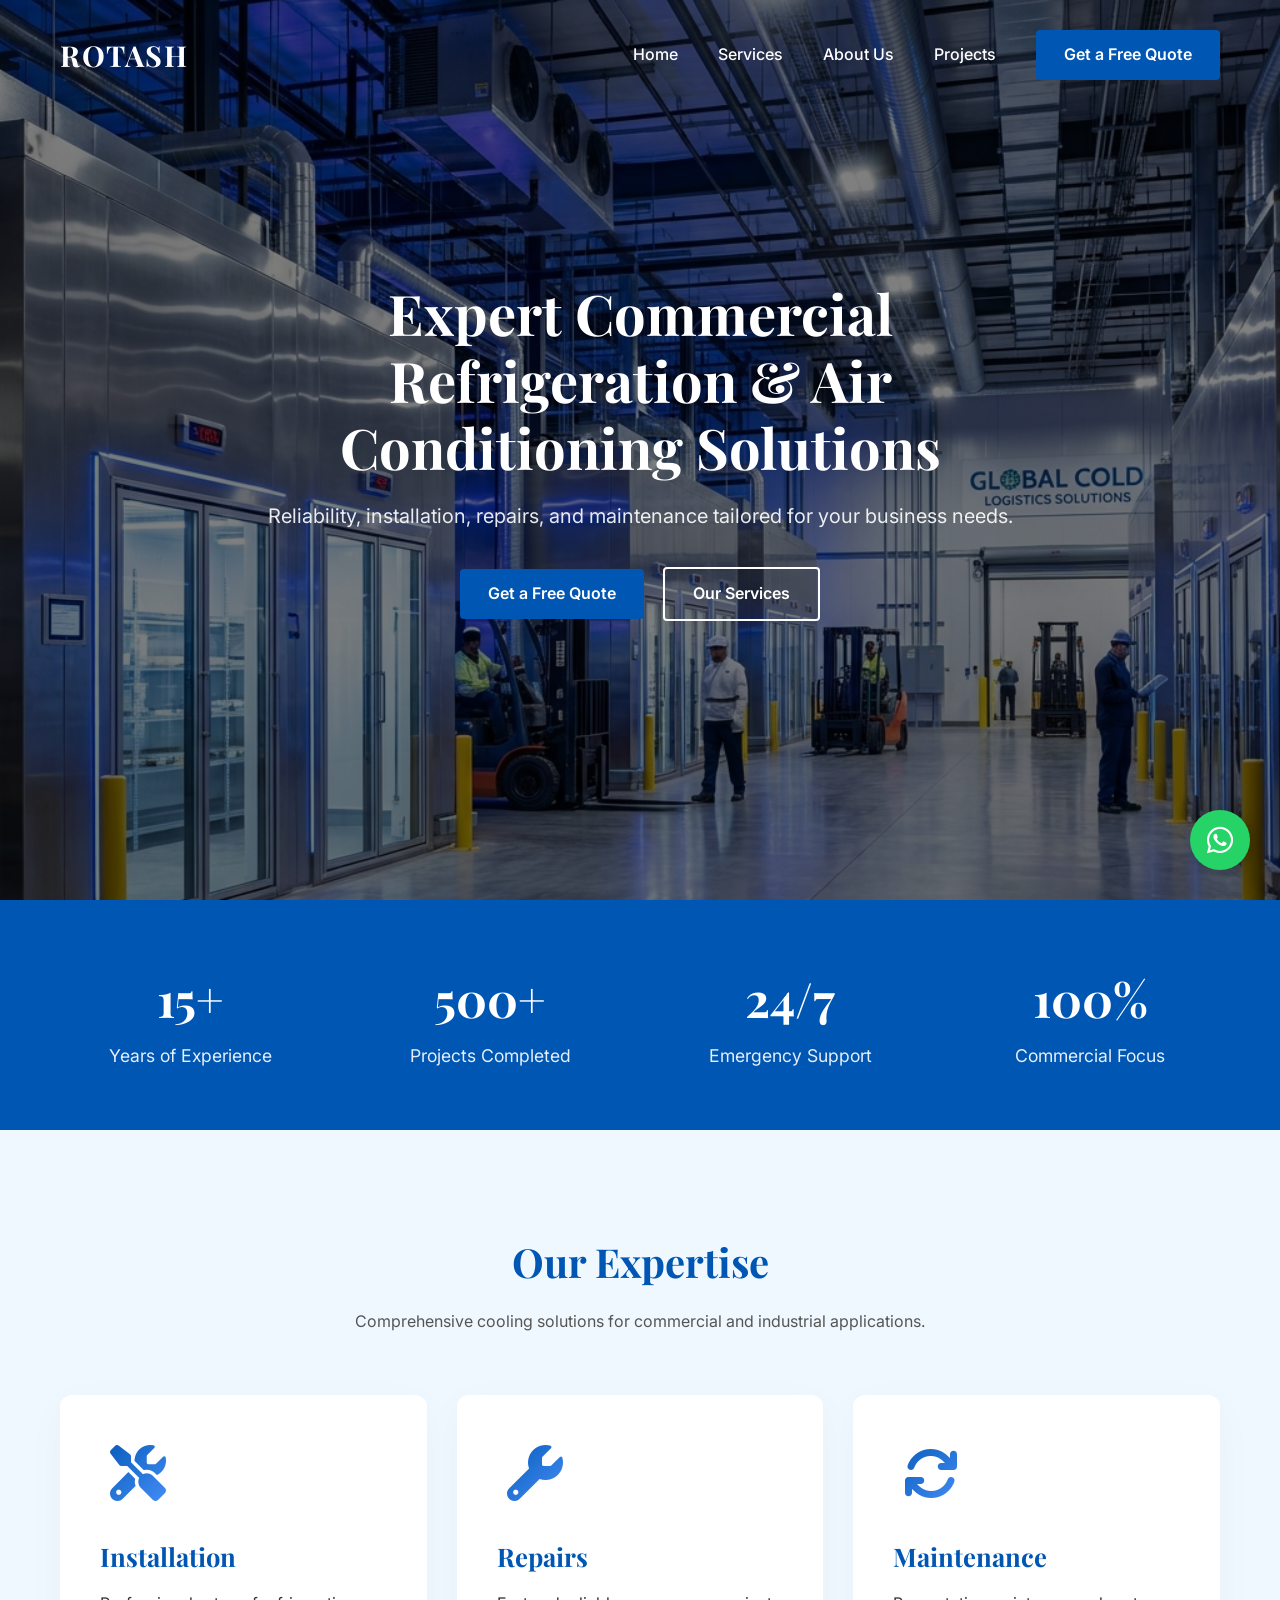
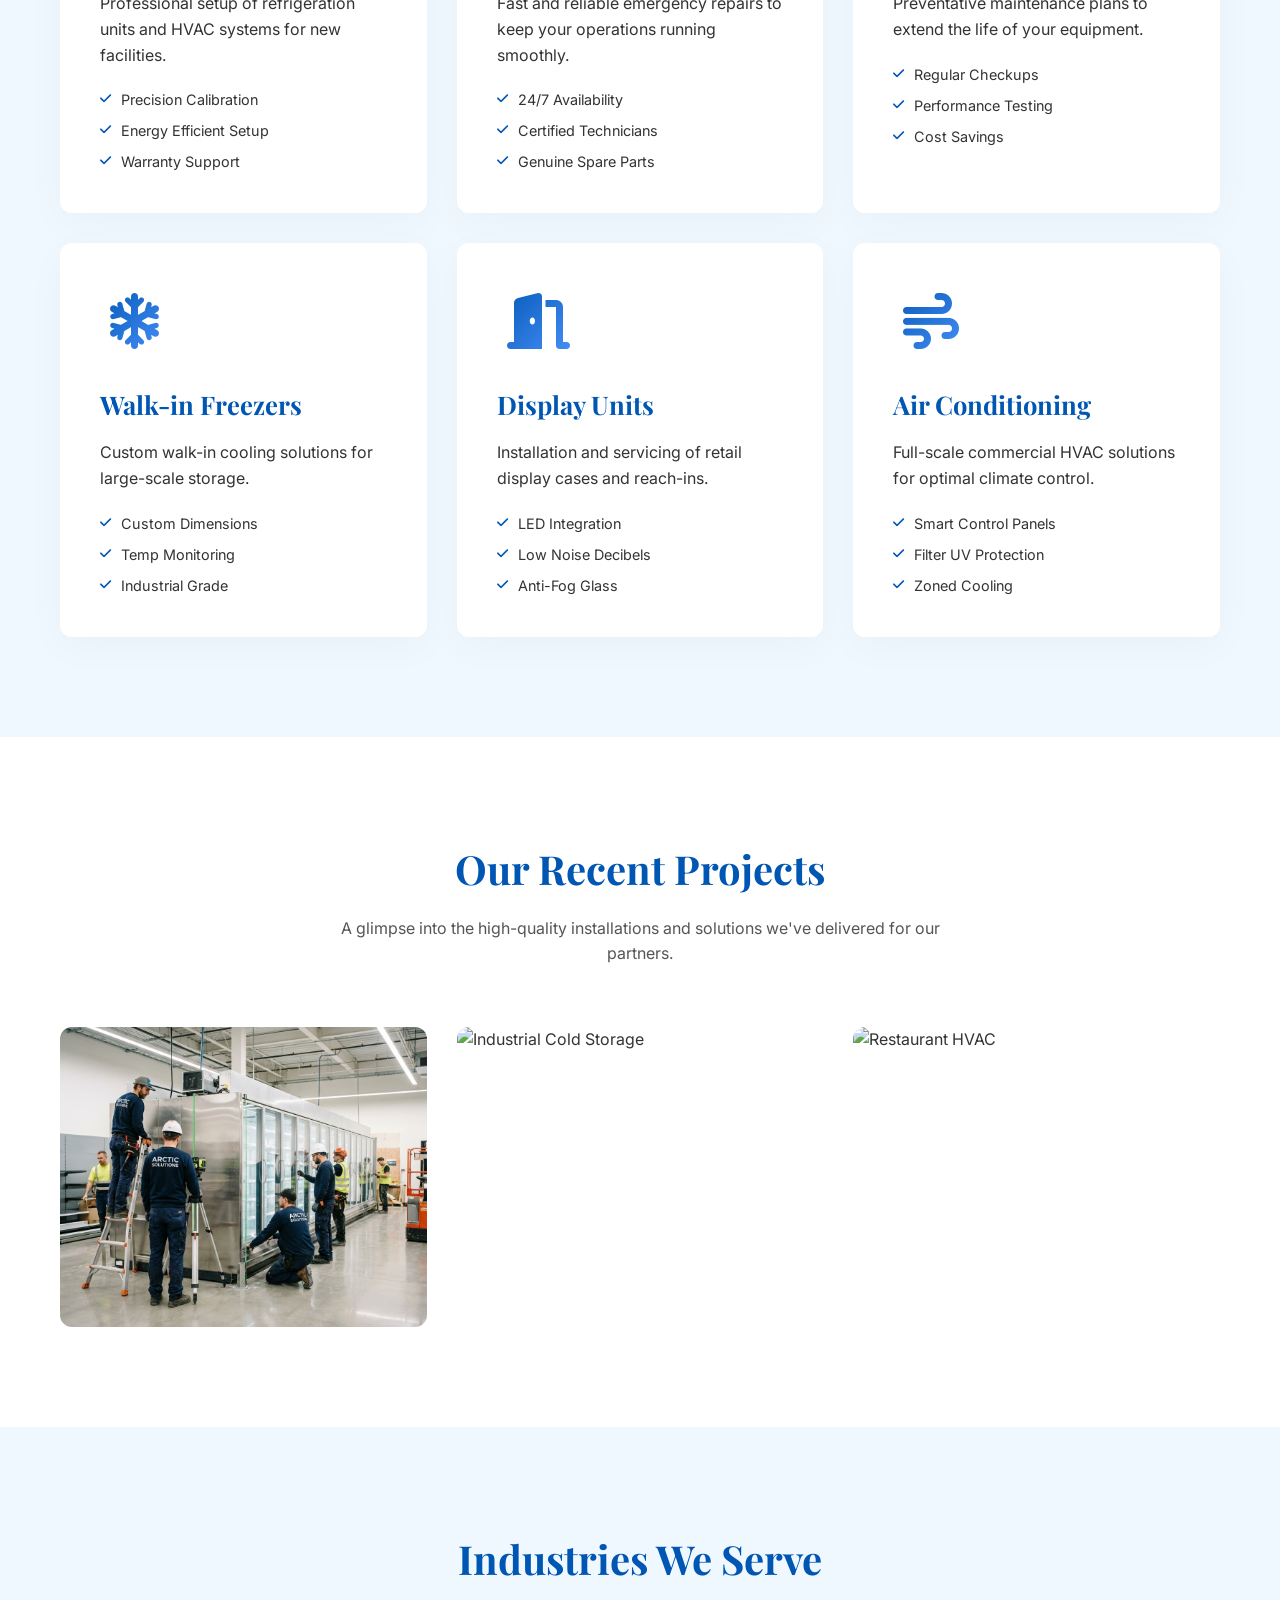
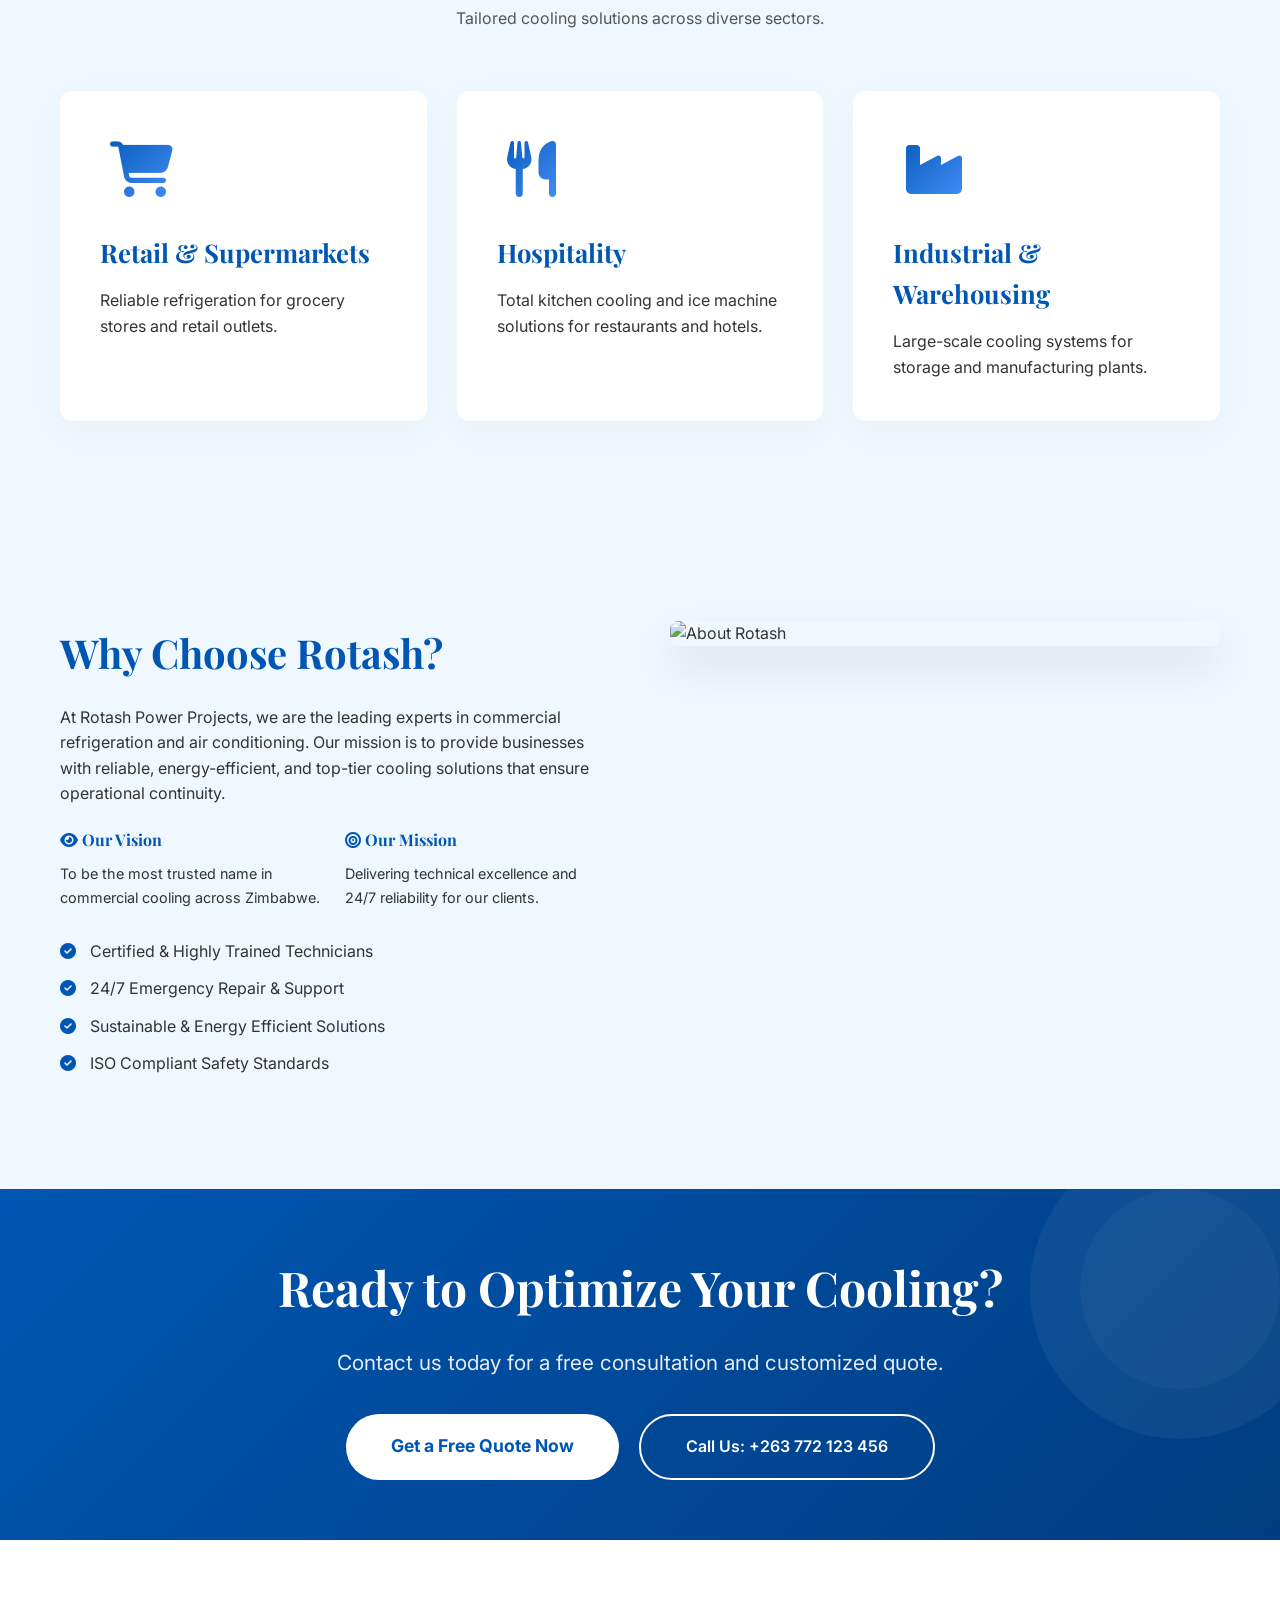
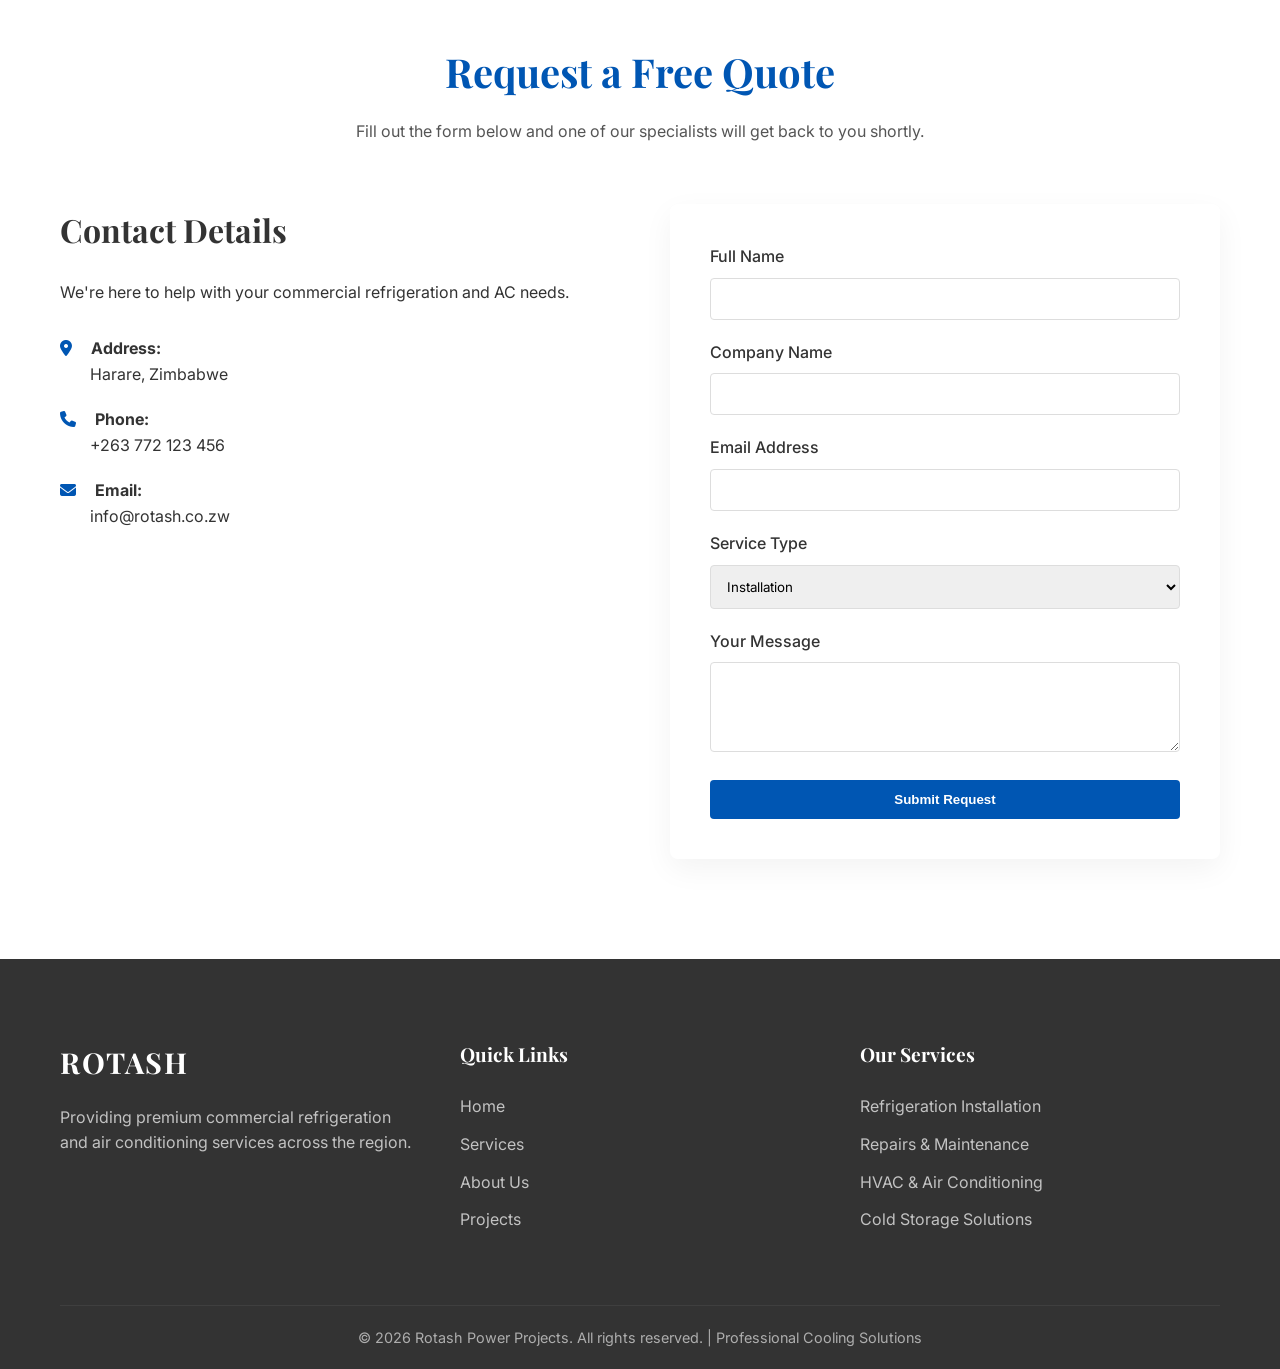
==== index.html @ a8f310d1 "first commit" ====
<!DOCTYPE html>
<html lang="en">

<head>
    <meta charset="UTF-8">
    <meta name="viewport" content="width=device-width, initial-scale=1.0">
    <title>Rotash Power Projects | Expert Commercial Refrigeration & AC</title>
    <meta name="description"
        content="Professional commercial refrigeration and air conditioning solutions. Installation, repairs, and maintenance for retail, industrial, and hospitality industries.">

    <!-- Google Fonts -->
    <link rel="preconnect" href="https://fonts.googleapis.com">
    <link rel="preconnect" href="https://fonts.gstatic.com" crossorigin>
    <link
        href="https://fonts.googleapis.com/css2?family=Inter:wght@400;500;600;700&family=Playfair+Display:wght@700&display=swap"
        rel="stylesheet">

    <!-- Font Awesome for Icons -->
    <link rel="stylesheet" href="https://cdnjs.cloudflare.com/ajax/libs/font-awesome/6.4.0/css/all.min.css">

    <link rel="stylesheet" href="style.css">
</head>

<body>

    <!-- Preloader -->
    <div id="preloader">
        <div class="loader-content">
            <div class="loader"></div>
            <p style="margin-top: 20px; font-weight: 600; color: var(--primary-blue);">ROTASH</p>
        </div>
    </div>

    <!-- Header / Navbar -->
    <header id="header">
        <div class="container">
            <nav class="nav-content">
                <a href="#" class="logo">ROTASH</a>
                <ul class="nav-links">
                    <li><a href="#home" class="nav-link">Home</a></li>
                    <li><a href="#services" class="nav-link">Services</a></li>
                    <li><a href="#about" class="nav-link">About Us</a></li>
                    <li><a href="#projects" class="nav-link">Projects</a></li>
                    <li><a href="#contact" class="btn btn-primary">Get a Free Quote</a></li>
                </ul>
                <div class="mobile-toggle">
                    <i class="fas fa-bars"></i>
                </div>
            </nav>
        </div>
    </header>

    <!-- Hero Section -->
    <section id="home" class="hero">
        <div class="container">
            <div class="hero-content">
                <h1>Expert Commercial Refrigeration & Air Conditioning Solutions</h1>
                <p>Reliability, installation, repairs, and maintenance tailored for your business needs.</p>
                <div class="hero-btns">
                    <a href="#contact" class="btn btn-primary">Get a Free Quote</a>
                    <a href="#services" class="btn btn-outline"
                        style="margin-left: 15px; border-color: white; color: white;">Our Services</a>
                </div>
            </div>
        </div>
    </section>

    <!-- Trust Indicators -->
    <section class="stats">
        <div class="container">
            <div class="stats-grid">
                <div class="stat-item">
                    <h3>15+</h3>
                    <p>Years of Experience</p>
                </div>
                <div class="stat-item">
                    <h3>500+</h3>
                    <p>Projects Completed</p>
                </div>
                <div class="stat-item">
                    <h3>24/7</h3>
                    <p>Emergency Support</p>
                </div>
                <div class="stat-item">
                    <h3>100%</h3>
                    <p>Commercial Focus</p>
                </div>
            </div>
        </div>
    </section>

    <!-- Services Overview -->
    <section id="services" class="bg-ice">
        <div class="container">
            <div class="section-header reveal">
                <h2>Our Expertise</h2>
                <p>Comprehensive cooling solutions for commercial and industrial applications.</p>
            </div>
            <div class="services-grid">
                <div class="service-card reveal">
                    <i class="fas fa-tools service-icon"></i>
                    <h3>Installation</h3>
                    <p>Professional setup of refrigeration units and HVAC systems for new facilities.</p>
                    <div class="service-benefits">
                        <span><i class="fas fa-check"></i> Precision Calibration</span>
                        <span><i class="fas fa-check"></i> Energy Efficient Setup</span>
                        <span><i class="fas fa-check"></i> Warranty Support</span>
                    </div>
                </div>
                <div class="service-card reveal">
                    <i class="fas fa-wrench service-icon"></i>
                    <h3>Repairs</h3>
                    <p>Fast and reliable emergency repairs to keep your operations running smoothly.</p>
                    <div class="service-benefits">
                        <span><i class="fas fa-check"></i> 24/7 Availability</span>
                        <span><i class="fas fa-check"></i> Certified Technicians</span>
                        <span><i class="fas fa-check"></i> Genuine Spare Parts</span>
                    </div>
                </div>
                <div class="service-card reveal">
                    <i class="fas fa-sync service-icon"></i>
                    <h3>Maintenance</h3>
                    <p>Preventative maintenance plans to extend the life of your equipment.</p>
                    <div class="service-benefits">
                        <span><i class="fas fa-check"></i> Regular Checkups</span>
                        <span><i class="fas fa-check"></i> Performance Testing</span>
                        <span><i class="fas fa-check"></i> Cost Savings</span>
                    </div>
                </div>
                <div class="service-card reveal">
                    <i class="fas fa-snowflake service-icon"></i>
                    <h3>Walk-in Freezers</h3>
                    <p>Custom walk-in cooling solutions for large-scale storage.</p>
                    <div class="service-benefits">
                        <span><i class="fas fa-check"></i> Custom Dimensions</span>
                        <span><i class="fas fa-check"></i> Temp Monitoring</span>
                        <span><i class="fas fa-check"></i> Industrial Grade</span>
                    </div>
                </div>
                <div class="service-card reveal">
                    <i class="fas fa-door-open service-icon"></i>
                    <h3>Display Units</h3>
                    <p>Installation and servicing of retail display cases and reach-ins.</p>
                    <div class="service-benefits">
                        <span><i class="fas fa-check"></i> LED Integration</span>
                        <span><i class="fas fa-check"></i> Low Noise Decibels</span>
                        <span><i class="fas fa-check"></i> Anti-Fog Glass</span>
                    </div>
                </div>
                <div class="service-card reveal">
                    <i class="fas fa-wind service-icon"></i>
                    <h3>Air Conditioning</h3>
                    <p>Full-scale commercial HVAC solutions for optimal climate control.</p>
                    <div class="service-benefits">
                        <span><i class="fas fa-check"></i> Smart Control Panels</span>
                        <span><i class="fas fa-check"></i> Filter UV Protection</span>
                        <span><i class="fas fa-check"></i> Zoned Cooling</span>
                    </div>
                </div>
            </div>
        </div>
    </section>

    <!-- Projects Showcase -->
    <section id="projects">
        <div class="container">
            <div class="section-header reveal">
                <h2>Our Recent Projects</h2>
                <p>A glimpse into the high-quality installations and solutions we've delivered for our partners.</p>
            </div>
            <div class="projects-grid">
                <div class="project-card reveal">
                    <img src="project1.png" alt="Supermarket Installation">
                    <div class="project-info">
                        <h3>Mainstream Supermarket</h3>
                        <p>Complete walk-in freezer and reach-in display installation.</p>
                        <span class="project-tag">Installation</span>
                    </div>
                </div>
                <div class="project-card reveal">
                    <img src="https://images.unsplash.com/photo-1513106580647-148e427ed1d8?auto=format&fit=crop&q=80&w=800"
                        alt="Industrial Cold Storage">
                    <div class="project-info">
                        <h3>Eco-Logistics Hub</h3>
                        <p>Industrial scale cold storage with smart temperature monitoring.</p>
                        <span class="project-tag">Industrial</span>
                    </div>
                </div>
                <div class="project-card reveal">
                    <img src="https://images.unsplash.com/photo-1556910103-1c02745aae4d?auto=format&fit=crop&q=80&w=800"
                        alt="Restaurant HVAC">
                    <div class="project-info">
                        <h3>Grand Plaza Hotel</h3>
                        <p>Custom HVAC and kitchen refrigeration maintenance project.</p>
                        <span class="project-tag">Maintenance</span>
                    </div>
                </div>
            </div>
        </div>
    </section>

    <!-- Industries Served (Moving below projects) -->
    <section class="bg-ice">
        <div class="container">
            <div class="section-header reveal">
                <h2>Industries We Serve</h2>
                <p>Tailored cooling solutions across diverse sectors.</p>
            </div>
            <div class="services-grid">
                <div class="service-card reveal">
                    <i class="fas fa-shopping-cart service-icon"></i>
                    <h3>Retail & Supermarkets</h3>
                    <p>Reliable refrigeration for grocery stores and retail outlets.</p>
                </div>
                <div class="service-card reveal">
                    <i class="fas fa-utensils service-icon"></i>
                    <h3>Hospitality</h3>
                    <p>Total kitchen cooling and ice machine solutions for restaurants and hotels.</p>
                </div>
                <div class="service-card reveal">
                    <i class="fas fa-industry service-icon"></i>
                    <h3>Industrial & Warehousing</h3>
                    <p>Large-scale cooling systems for storage and manufacturing plants.</p>
                </div>
            </div>
        </div>
    </section>

    <!-- About Us -->
    <section id="about" class="bg-ice">
        <div class="container">
            <div class="contact-container">
                <div class="contact-info reveal">
                    <h2 class="serif" style="font-size: 2.5rem; color: var(--primary-blue); margin-bottom: 20px;">Why
                        Choose Rotash?</h2>
                    <p style="margin-bottom: 20px;">At Rotash Power Projects, we are the leading experts in commercial
                        refrigeration and air conditioning. Our mission is to provide businesses with reliable,
                        energy-efficient, and top-tier cooling solutions that ensure operational continuity.</p>

                    <div style="display: grid; grid-template-columns: 1fr 1fr; gap: 20px; margin-bottom: 30px;">
                        <div>
                            <h4 style="color: var(--primary-blue); margin-bottom: 10px;"><i class="fas fa-eye"></i> Our
                                Vision</h4>
                            <p style="font-size: 0.9rem;">To be the most trusted name in commercial cooling across
                                Zimbabwe.</p>
                        </div>
                        <div>
                            <h4 style="color: var(--primary-blue); margin-bottom: 10px;"><i class="fas fa-bullseye"></i>
                                Our Mission</h4>
                            <p style="font-size: 0.9rem;">Delivering technical excellence and 24/7 reliability for our
                                clients.</p>
                        </div>
                    </div>

                    <ul class="footer-links" style="color: var(--dark-charcoal); margin-top: 20px;">
                        <li><i class="fas fa-check-circle" style="color: var(--primary-blue); margin-right: 10px;"></i>
                            Certified & Highly Trained Technicians</li>
                        <li><i class="fas fa-check-circle" style="color: var(--primary-blue); margin-right: 10px;"></i>
                            24/7 Emergency Repair & Support</li>
                        <li><i class="fas fa-check-circle" style="color: var(--primary-blue); margin-right: 10px;"></i>
                            Sustainable & Energy Efficient Solutions</li>
                        <li><i class="fas fa-check-circle" style="color: var(--primary-blue); margin-right: 10px;"></i>
                            ISO Compliant Safety Standards</li>
                    </ul>
                </div>
                <div class="reveal">
                    <img src="https://images.unsplash.com/photo-1581094794329-c8112a89af12?auto=format&fit=crop&q=80&w=800"
                        alt="About Rotash" style="border-radius: 8px; box-shadow: 0 20px 40px rgba(0,0,0,0.1);">
                </div>
            </div>
        </div>
    </section>

    <!-- CTA Banner -->
    <section class="stats"
        style="background: linear-gradient(135deg, var(--primary-blue), var(--primary-dark)); position: relative; overflow: hidden;">
        <div class="accent-circles"></div>
        <div class="container reveal" style="text-align: center; position: relative; z-index: 2;">
            <h2 class="serif" style="font-size: 3rem; color: white; margin-bottom: 20px;">Ready to Optimize Your
                Cooling?</h2>
            <p style="font-size: 1.3rem; margin-bottom: 35px; opacity: 0.9;">Contact us today for a free consultation
                and customized quote.</p>
            <div style="display: flex; gap: 20px; justify-content: center; flex-wrap: wrap;">
                <a href="#contact" class="btn"
                    style="background: white; color: var(--primary-blue); padding: 18px 45px; font-size: 1.1rem; border-radius: 50px; font-weight: 700;">Get
                    a Free Quote Now</a>
                <a href="tel:+263772123456" class="btn btn-outline"
                    style="border-color: white; color: white; border-radius: 50px; padding: 18px 45px;">Call Us: +263
                    772 123 456</a>
            </div>
        </div>
    </section>

    <!-- Contact Section -->
    <section id="contact">
        <div class="container">
            <div class="section-header reveal">
                <h2>Request a Free Quote</h2>
                <p>Fill out the form below and one of our specialists will get back to you shortly.</p>
            </div>
            <div class="contact-container">
                <div class="contact-info reveal">
                    <h3>Contact Details</h3>
                    <p style="margin-bottom: 30px;">We're here to help with your commercial refrigeration and AC needs.
                    </p>
                    <div style="margin-bottom: 20px;">
                        <p><strong><i class="fas fa-map-marker-alt"
                                    style="color: var(--primary-blue); margin-right: 15px;"></i> Address:</strong></p>
                        <p style="margin-left: 30px;">Harare, Zimbabwe</p>
                    </div>
                    <div style="margin-bottom: 20px;">
                        <p><strong><i class="fas fa-phone" style="color: var(--primary-blue); margin-right: 15px;"></i>
                                Phone:</strong></p>
                        <p style="margin-left: 30px;">+263 772 123 456</p>
                    </div>
                    <div style="margin-bottom: 20px;">
                        <p><strong><i class="fas fa-envelope"
                                    style="color: var(--primary-blue); margin-right: 15px;"></i> Email:</strong></p>
                        <p style="margin-left: 30px;">info@rotash.co.zw</p>
                    </div>
                </div>
                <div class="contact-form-wrapper reveal">
                    <form id="quote-form">
                        <div class="form-group">
                            <label for="name">Full Name</label>
                            <input type="text" id="name" required>
                        </div>
                        <div class="form-group">
                            <label for="company">Company Name</label>
                            <input type="text" id="company">
                        </div>
                        <div class="form-group">
                            <label for="email">Email Address</label>
                            <input type="email" id="email" required>
                        </div>
                        <div class="form-group">
                            <label for="service">Service Type</label>
                            <select id="service">
                                <option value="installation">Installation</option>
                                <option value="repair">Repair / Emergency</option>
                                <option value="maintenance">Maintenance</option>
                                <option value="other">Other</option>
                            </select>
                        </div>
                        <div class="form-group">
                            <label for="message">Your Message</label>
                            <textarea id="message" rows="4"></textarea>
                        </div>
                        <button type="submit" class="btn btn-primary" style="width: 100%;">Submit Request</button>
                    </form>
                </div>
            </div>
        </div>
    </section>

    <!-- Footer -->
    <footer>
        <div class="container">
            <div class="footer-grid">
                <div class="footer-col">
                    <a href="#" class="logo" style="color: white; margin-bottom: 20px; display: block;">ROTASH</a>
                    <p style="opacity: 0.7;">Providing premium commercial refrigeration and air conditioning services
                        across the region.</p>
                </div>
                <div class="footer-col">
                    <h4>Quick Links</h4>
                    <ul class="footer-links">
                        <li><a href="#home">Home</a></li>
                        <li><a href="#services">Services</a></li>
                        <li><a href="#about">About Us</a></li>
                        <li><a href="#projects">Projects</a></li>
                    </ul>
                </div>
                <div class="footer-col">
                    <h4>Our Services</h4>
                    <ul class="footer-links">
                        <li><a href="#">Refrigeration Installation</a></li>
                        <li><a href="#">Repairs & Maintenance</a></li>
                        <li><a href="#">HVAC & Air Conditioning</a></li>
                        <li><a href="#">Cold Storage Solutions</a></li>
                    </ul>
                </div>
            </div>
            <div class="footer-bottom">
                <p>&copy; 2026 Rotash Power Projects. All rights reserved. | Professional Cooling Solutions</p>
            </div>
        </div>
    </footer>

    <!-- Floating WhatsApp -->
    <a href="https://wa.me/263772123456" class="whatsapp-float" target="_blank">
        <i class="fab fa-whatsapp"></i>
        <span class="whatsapp-tooltip">Chat with us</span>
    </a>

    <script src="script.js"></script>
</body>

</html>
---- style.css ----
:root {
    /* Color Palette */
    --primary-blue: #0056b3;
    --primary-dark: #003d80;
    --primary-light: #4d94ff;
    --ice-blue: #f0f8ff;
    --white: #ffffff;
    --dark-charcoal: #333333;
    --text-gray: #555555;
    --bg-light: #f8f9fa;
    --transition-smooth: all 0.3s cubic-bezier(0.4, 0, 0.2, 1);
}

* {
    margin: 0;
    padding: 0;
    box-sizing: border-box;
}

html {
    scroll-behavior: smooth;
}

body {
    font-family: 'Inter', -apple-system, BlinkMacSystemFont, "Segoe UI", Roboto, sans-serif;
    color: var(--dark-charcoal);
    line-height: 1.6;
    background-color: var(--white);
    overflow-x: hidden;
}

h1,
h2,
h3,
h4,
.serif {
    font-family: 'Playfair Display', serif;
    font-weight: 700;
}

a {
    text-decoration: none;
    color: inherit;
    transition: var(--transition-smooth);
}

ul {
    list-style: none;
}

img {
    max-width: 100%;
    display: block;
}

.container {
    max-width: 1200px;
    margin: 0 auto;
    padding: 0 20px;
}

/* Preloader */
#preloader {
    position: fixed;
    top: 0;
    left: 0;
    width: 100%;
    height: 100%;
    background: var(--white);
    display: flex;
    justify-content: center;
    align-items: center;
    z-index: 9999;
    transition: opacity 0.6s ease, visibility 0.6s ease;
}

.loader {
    width: 80px;
    height: 80px;
    position: relative;
    border: 3px solid var(--ice-blue);
    border-radius: 50%;
    display: flex;
    justify-content: center;
    align-items: center;
}

.loader::after {
    content: '';
    width: 60px;
    height: 60px;
    border: 4px solid transparent;
    border-top-color: var(--primary-blue);
    border-bottom-color: var(--primary-blue);
    border-radius: 50%;
    animation: fan-spin 1.5s cubic-bezier(0.4, 0, 0.2, 1) infinite;
}

.loader::before {
    content: '';
    position: absolute;
    width: 10px;
    height: 10px;
    background: var(--primary-blue);
    border-radius: 50%;
    box-shadow: 0 0 15px var(--primary-light);
}

@keyframes fan-spin {
    0% {
        transform: rotate(0deg);
    }

    100% {
        transform: rotate(360deg);
    }
}

.hidden {
    opacity: 0;
    visibility: hidden;
}

/* Buttons */
.btn {
    display: inline-block;
    padding: 12px 28px;
    border-radius: 4px;
    font-weight: 600;
    cursor: pointer;
    transition: var(--transition-smooth);
    border: none;
}

.btn-primary {
    background-color: var(--primary-blue);
    color: var(--white);
}

.btn-primary:hover {
    background-color: var(--primary-dark);
    transform: translateY(-2px);
    box-shadow: 0 4px 15px rgba(0, 86, 179, 0.3);
}

.btn-outline {
    border: 2px solid var(--primary-blue);
    color: var(--primary-blue);
    background: transparent;
}

.btn-outline:hover {
    background-color: var(--primary-blue);
    color: var(--white);
}

/* Navbar */
header {
    position: fixed;
    top: 0;
    left: 0;
    width: 100%;
    background: transparent;
    padding: 30px 0;
    z-index: 1000;
    transition: var(--transition-smooth);
}

header.scrolled {
    background: rgba(255, 255, 255, 0.9);
    backdrop-filter: blur(10px);
    box-shadow: 0 4px 20px rgba(0, 0, 0, 0.08);
    padding: 15px 0;
}

header.scrolled .logo {
    color: var(--primary-blue);
}

header.scrolled .nav-link {
    color: var(--dark-charcoal);
}

.nav-content {
    display: flex;
    justify-content: space-between;
    align-items: center;
}

.logo {
    font-family: 'Playfair Display', serif;
    font-size: 1.8rem;
    font-weight: 700;
    color: var(--white);
    letter-spacing: 1.5px;
}

.nav-links {
    display: flex;
    gap: 40px;
    align-items: center;
}

.nav-link {
    color: var(--white);
    font-weight: 500;
    font-size: 1rem;
    position: relative;
}

.nav-link::after {
    content: '';
    position: absolute;
    bottom: -5px;
    left: 0;
    width: 0;
    height: 2px;
    background: var(--primary-light);
    transition: var(--transition-smooth);
}

.nav-link:hover::after {
    width: 100%;
}

.nav-link:hover {
    color: var(--primary-light);
}

header.scrolled .nav-link:hover {
    color: var(--primary-blue);
}

header.scrolled .nav-link::after {
    background: var(--primary-blue);
}

/* Hero Section */
.hero {
    height: 100vh;
    background: linear-gradient(rgba(0, 0, 0, 0.5), rgba(0, 0, 0, 0.5)), url('commercial_refrigeration_hero.png');
    background-size: cover;
    background-position: center;
    background-attachment: fixed;
    display: flex;
    align-items: center;
    color: var(--white);
    text-align: center;
}

.hero-content {
    max-width: 800px;
    margin: 0 auto;
    opacity: 0;
    transform: translateY(30px);
    animation: fadeInUp 0.8s forwards 0.8s;
}

.hero h1 {
    font-size: 3.5rem;
    margin-bottom: 20px;
    line-height: 1.2;
}

.hero p {
    font-size: 1.25rem;
    margin-bottom: 35px;
    color: rgba(255, 255, 255, 0.9);
}

@keyframes fadeInUp {
    to {
        opacity: 1;
        transform: translateY(0);
    }
}

/* Sections */
section {
    padding: 100px 0;
}

.section-header {
    text-align: center;
    margin-bottom: 60px;
}

.section-header h2 {
    font-size: 2.5rem;
    color: var(--primary-blue);
    margin-bottom: 15px;
}

.section-header p {
    color: var(--text-gray);
    max-width: 600px;
    margin: 0 auto;
}

/* Services */
.bg-ice {
    background-color: var(--ice-blue);
}

.services-grid {
    display: grid;
    grid-template-columns: repeat(auto-fit, minmax(280px, 1fr));
    gap: 30px;
}

.service-card {
    background: var(--white);
    padding: 40px;
    border-radius: 12px;
    box-shadow: 0 10px 40px rgba(0, 0, 0, 0.03);
    transition: var(--transition-smooth);
    position: relative;
    overflow: hidden;
    z-index: 1;
}

.service-card::before {
    content: '';
    position: absolute;
    top: 0;
    left: 0;
    width: 100%;
    height: 4px;
    background: var(--primary-blue);
    transform: scaleX(0);
    transform-origin: left;
    transition: var(--transition-smooth);
}

.service-card:hover::before {
    transform: scaleX(1);
}

.service-card:hover {
    transform: translateY(-10px);
    box-shadow: 0 20px 50px rgba(0, 0, 0, 0.1);
}

.service-icon {
    font-size: 3.5rem;
    background: linear-gradient(135deg, var(--primary-blue), var(--primary-light));
    -webkit-background-clip: text;
    background-clip: text;
    -webkit-text-fill-color: transparent;
    margin-bottom: 25px;
    padding: 10px;
    display: inline-block;
}

.service-card h3 {
    margin-bottom: 15px;
    font-size: 1.6rem;
    color: var(--primary-blue);
}

.service-benefits {
    margin-top: 20px;
    text-align: left;
    font-size: 0.9rem;
    display: flex;
    flex-direction: column;
    gap: 8px;
}

.service-benefits span {
    display: flex;
    align-items: center;
    gap: 10px;
}

.service-benefits i {
    color: var(--primary-blue);
    font-size: 0.8rem;
}

/* Stats */
.stats {
    background: var(--primary-blue);
    color: var(--white);
    padding: 60px 0;
}

.stats-grid {
    display: grid;
    grid-template-columns: repeat(auto-fit, minmax(200px, 1fr));
    gap: 40px;
    text-align: center;
}

.stat-item h3 {
    font-size: 3rem;
    margin-bottom: 5px;
}

.stat-item p {
    font-size: 1.1rem;
    opacity: 0.9;
}

/* Projects Showcase */
.projects-grid {
    display: grid;
    grid-template-columns: repeat(auto-fit, minmax(350px, 1fr));
    gap: 30px;
}

.project-card {
    position: relative;
    border-radius: 12px;
    overflow: hidden;
    height: 300px;
    cursor: pointer;
}

.project-card img {
    width: 100%;
    height: 100%;
    object-fit: cover;
    transition: var(--transition-smooth);
}

.project-info {
    position: absolute;
    bottom: 0;
    left: 0;
    width: 100%;
    padding: 30px;
    background: linear-gradient(transparent, rgba(0, 0, 0, 0.8));
    color: var(--white);
    transform: translateY(20px);
    transition: var(--transition-smooth);
    opacity: 0;
}

.project-card:hover img {
    transform: scale(1.1);
}

.project-card:hover .project-info {
    transform: translateY(0);
    opacity: 1;
}

.project-tag {
    display: inline-block;
    padding: 5px 12px;
    background: var(--primary-blue);
    border-radius: 20px;
    font-size: 0.8rem;
    margin-top: 10px;
}

/* Accent Circles */
.accent-circles {
    position: absolute;
    top: -50px;
    right: -50px;
    width: 300px;
    height: 300px;
    background: rgba(255, 255, 255, 0.05);
    border-radius: 50%;
    z-index: 1;
}

.accent-circles::before {
    content: '';
    position: absolute;
    top: 50px;
    right: 50px;
    width: 200px;
    height: 200px;
    background: rgba(255, 255, 255, 0.03);
    border-radius: 50%;
}

/* WhatsApp Float */
.whatsapp-float {
    position: fixed;
    bottom: 30px;
    right: 30px;
    width: 60px;
    height: 60px;
    background-color: #25d366;
    color: #FFF;
    border-radius: 50px;
    text-align: center;
    font-size: 30px;
    box-shadow: 2px 2px 10px rgba(0, 0, 0, 0.2);
    z-index: 100;
    display: flex;
    justify-content: center;
    align-items: center;
    transition: var(--transition-smooth);
}

.whatsapp-float:hover {
    transform: scale(1.1);
    background-color: #128c7e;
}

.whatsapp-tooltip {
    position: absolute;
    right: 75px;
    background: #333;
    color: white;
    padding: 8px 15px;
    border-radius: 5px;
    font-size: 14px;
    white-space: nowrap;
    opacity: 0;
    visibility: hidden;
    transition: var(--transition-smooth);
}

.whatsapp-float:hover .whatsapp-tooltip {
    opacity: 1;
    visibility: visible;
}

/* Contact Form */
.contact-container {
    display: grid;
    grid-template-columns: 1fr 1fr;
    gap: 60px;
}

.contact-info h3 {
    font-size: 2rem;
    margin-bottom: 25px;
}

.contact-form-wrapper {
    background: var(--white);
    padding: 40px;
    border-radius: 8px;
    box-shadow: 0 10px 30px rgba(0, 0, 0, 0.05);
}

.form-group {
    margin-bottom: 20px;
}

.form-group label {
    display: block;
    margin-bottom: 8px;
    font-weight: 500;
}

.form-group input,
.form-group select,
.form-group textarea {
    width: 100%;
    padding: 12px;
    border: 1px solid #ddd;
    border-radius: 4px;
    font-family: inherit;
    transition: var(--transition-smooth);
}

.form-group input:focus,
.form-group select:focus,
.form-group textarea:focus {
    outline: none;
    border-color: var(--primary-blue);
    box-shadow: 0 0 0 3px rgba(0, 86, 179, 0.1);
}

/* Footer */
footer {
    background: var(--dark-charcoal);
    color: var(--white);
    padding: 80px 0 20px;
}

.footer-grid {
    display: grid;
    grid-template-columns: repeat(auto-fit, minmax(200px, 1fr));
    gap: 40px;
    margin-bottom: 60px;
}

.footer-col h4 {
    margin-bottom: 25px;
    font-size: 1.2rem;
}

.footer-links li {
    margin-bottom: 12px;
}

.footer-links a {
    opacity: 0.7;
}

.footer-links a:hover {
    opacity: 1;
    color: var(--primary-light);
}

.footer-bottom {
    border-top: 1px solid rgba(255, 255, 255, 0.1);
    padding-top: 20px;
    text-align: center;
    font-size: 0.9rem;
    opacity: 0.6;
}

.mobile-toggle {
    display: none;
    font-size: 1.5rem;
    color: var(--white);
    cursor: pointer;
    z-index: 1001;
    transition: var(--transition-smooth);
}

header.scrolled .mobile-toggle {
    color: var(--primary-blue);
}

/* Responsive */
@media (max-width: 991px) {
    .nav-links {
        position: fixed;
        top: 0;
        right: -100%;
        width: 80%;
        max-width: 400px;
        height: 100vh;
        background: var(--white);
        flex-direction: column;
        justify-content: center;
        padding: 50px;
        transition: 0.5s cubic-bezier(0.4, 0, 0.2, 1);
        box-shadow: -10px 0 30px rgba(0, 0, 0, 0.1);
        z-index: 1000;
    }

    .nav-links.active {
        right: 0;
    }

    .nav-links li {
        width: 100%;
        text-align: center;
        margin-bottom: 25px;
    }

    .nav-link {
        color: var(--dark-charcoal) !important;
        font-size: 1.2rem;
        display: block;
    }

    .nav-links .btn {
        width: 100%;
        text-align: center;
        margin: 0 !important;
    }

    .mobile-toggle {
        display: block;
    }

    .nav-link::after {
        background: var(--primary-blue);
    }
}

@media (max-width: 768px) {
    .hero h1 {
        font-size: 2.5rem;
    }

    .contact-container {
        grid-template-columns: 1fr;
    }
}

/* Animations */
.reveal {
    opacity: 0;
    transform: translateY(30px);
    transition: all 0.8s ease-out;
}

.reveal.active {
    opacity: 1;
    transform: translateY(0);
}
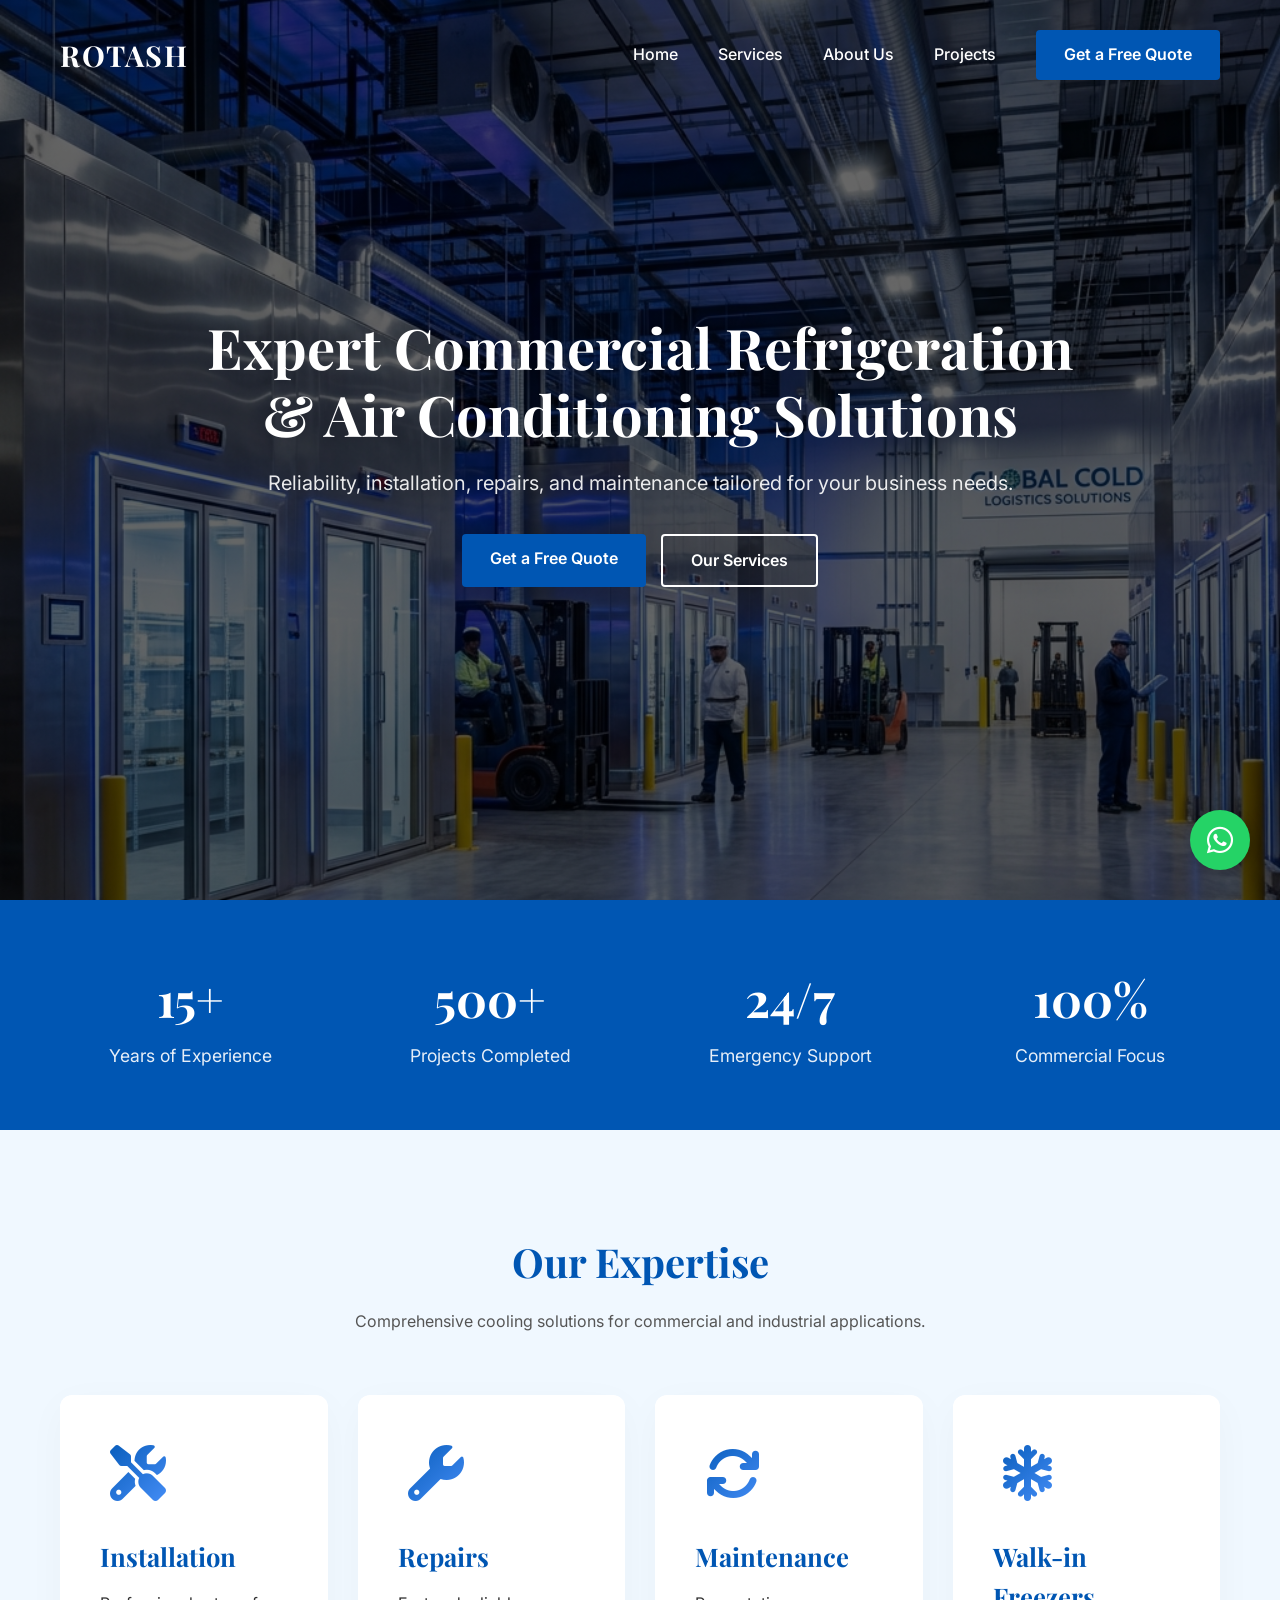
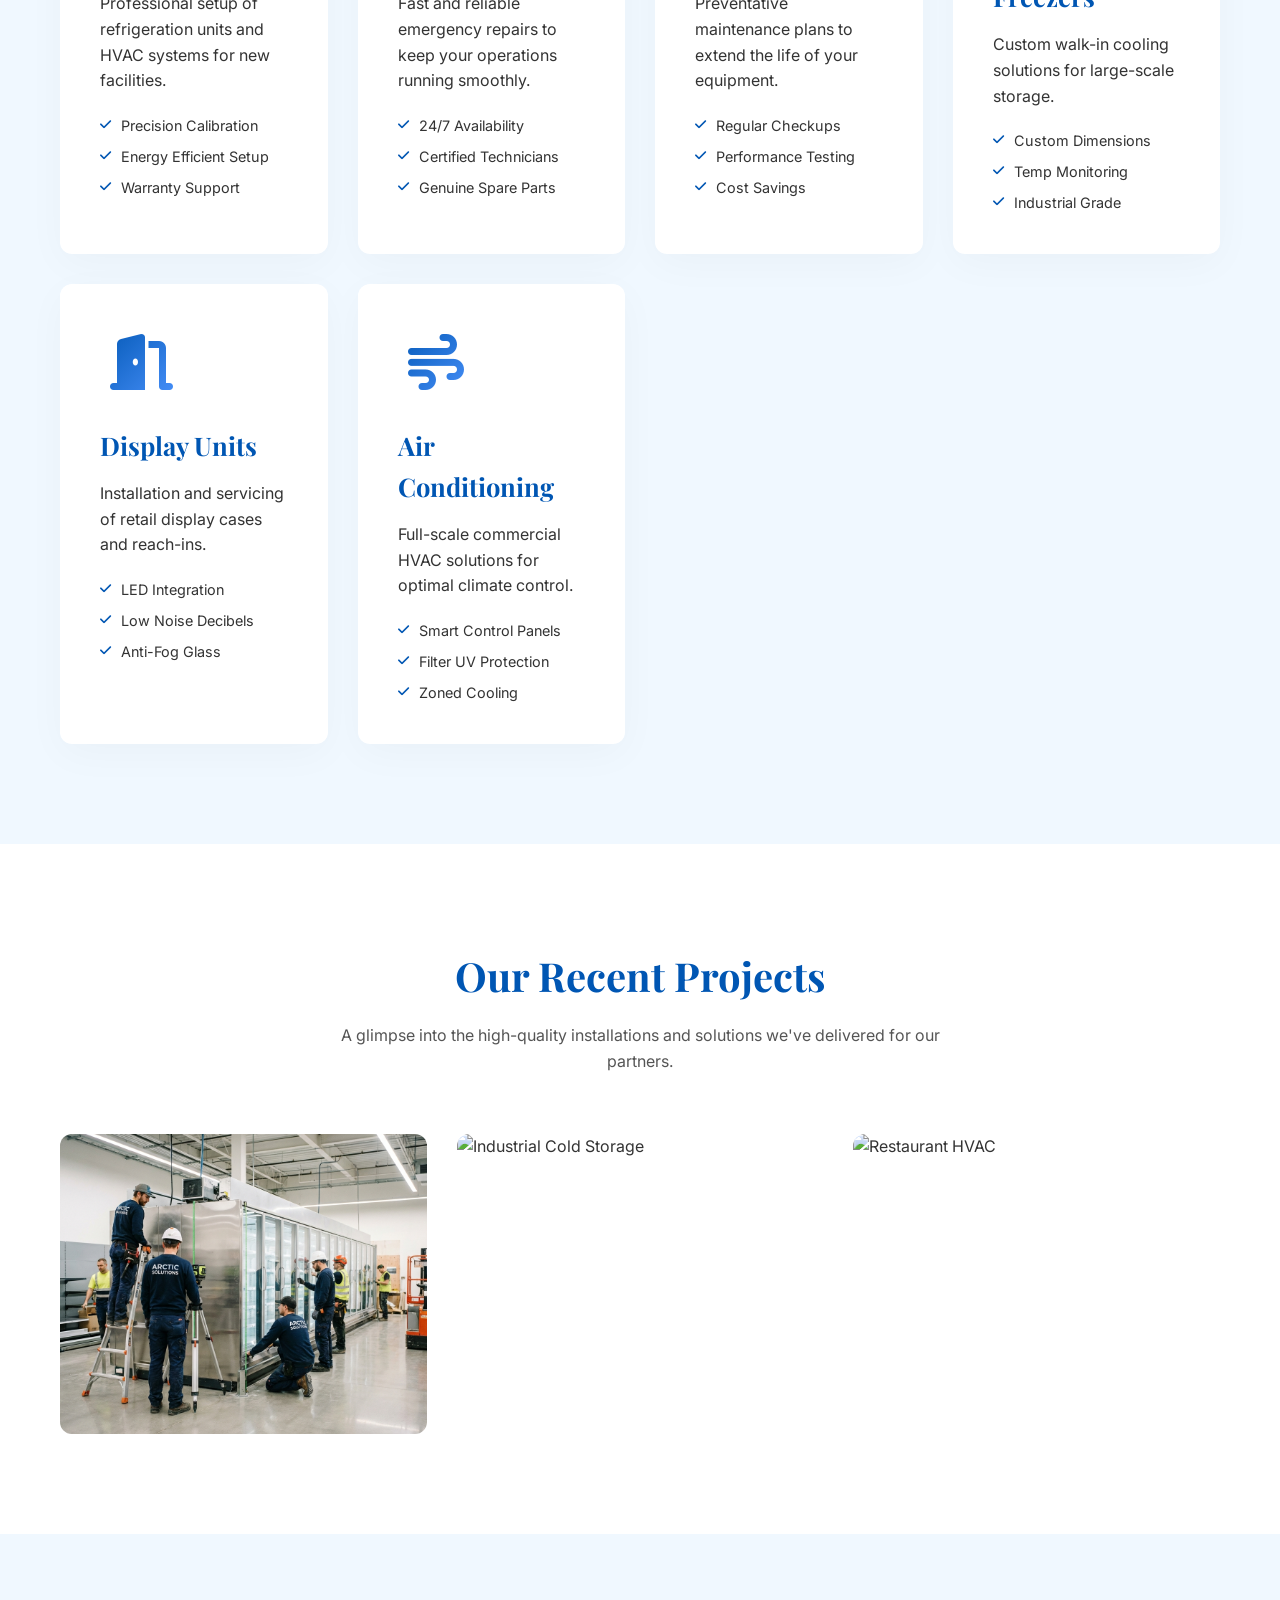
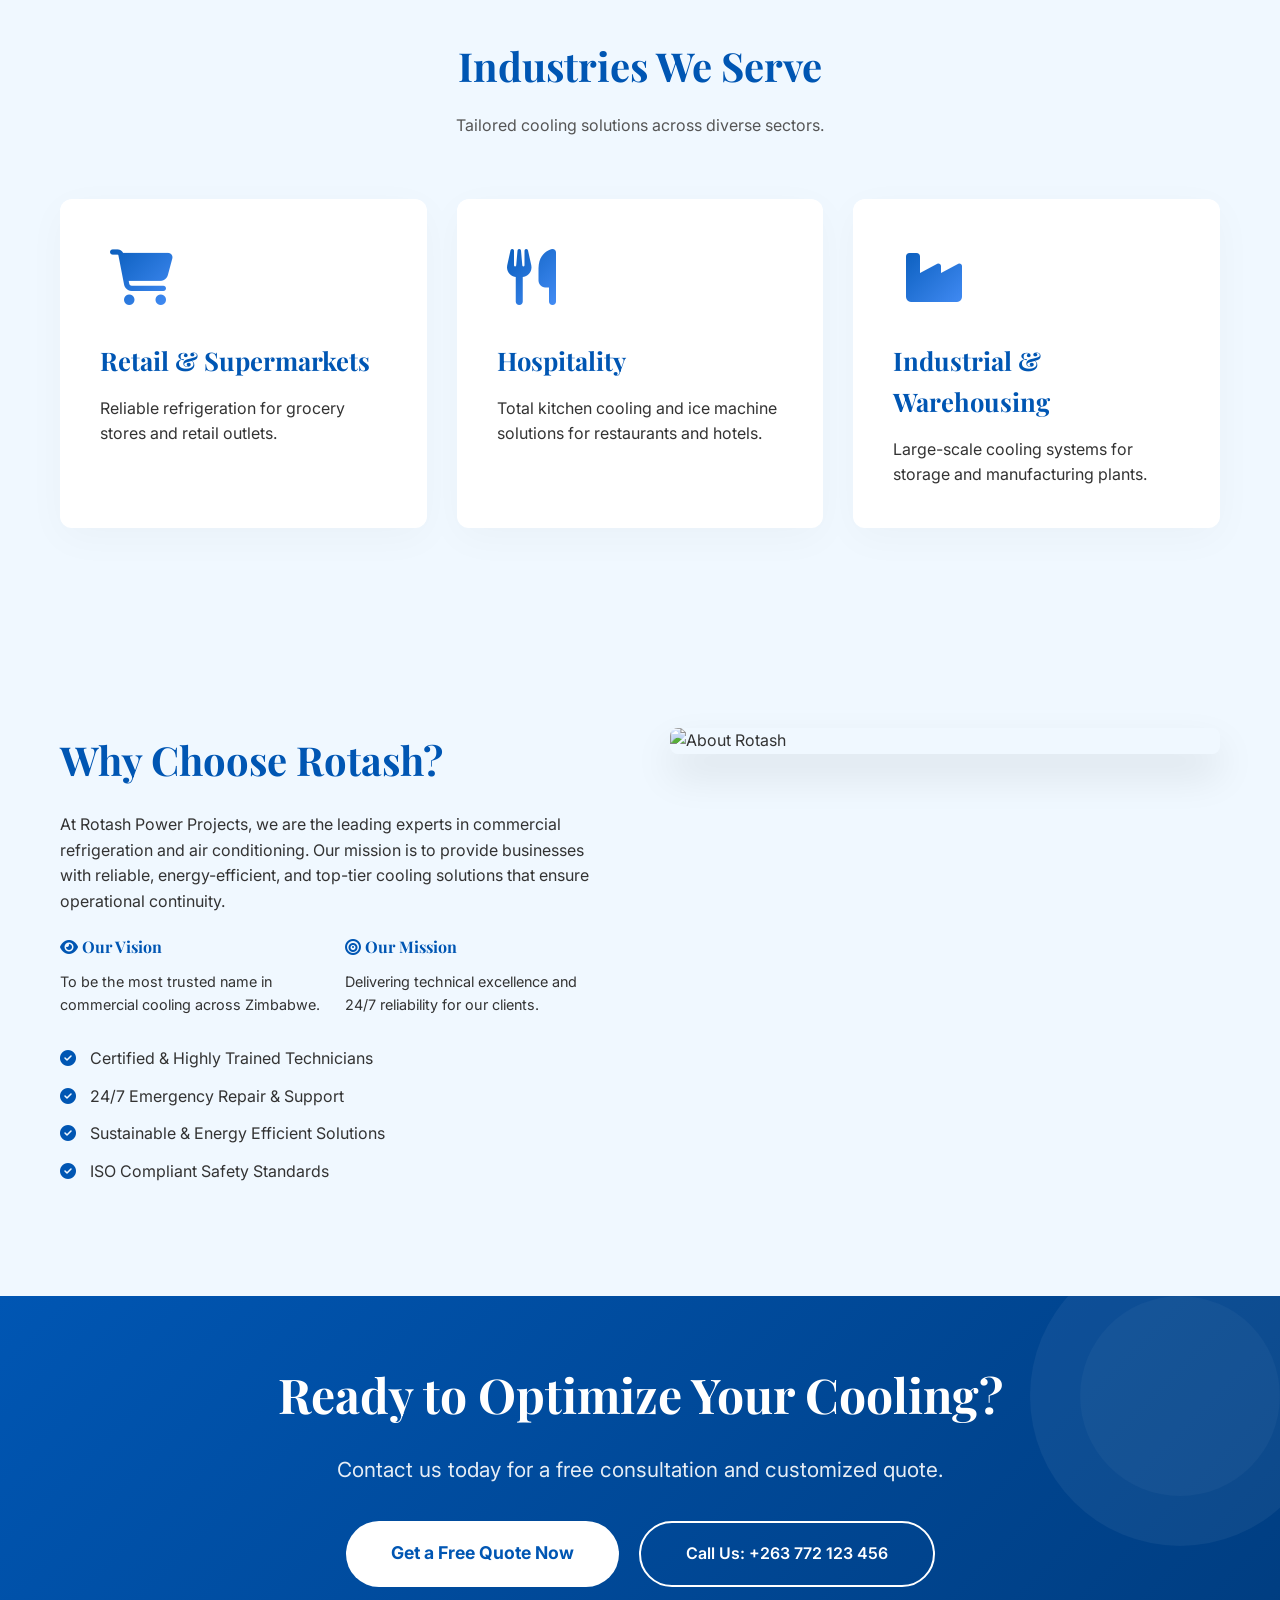
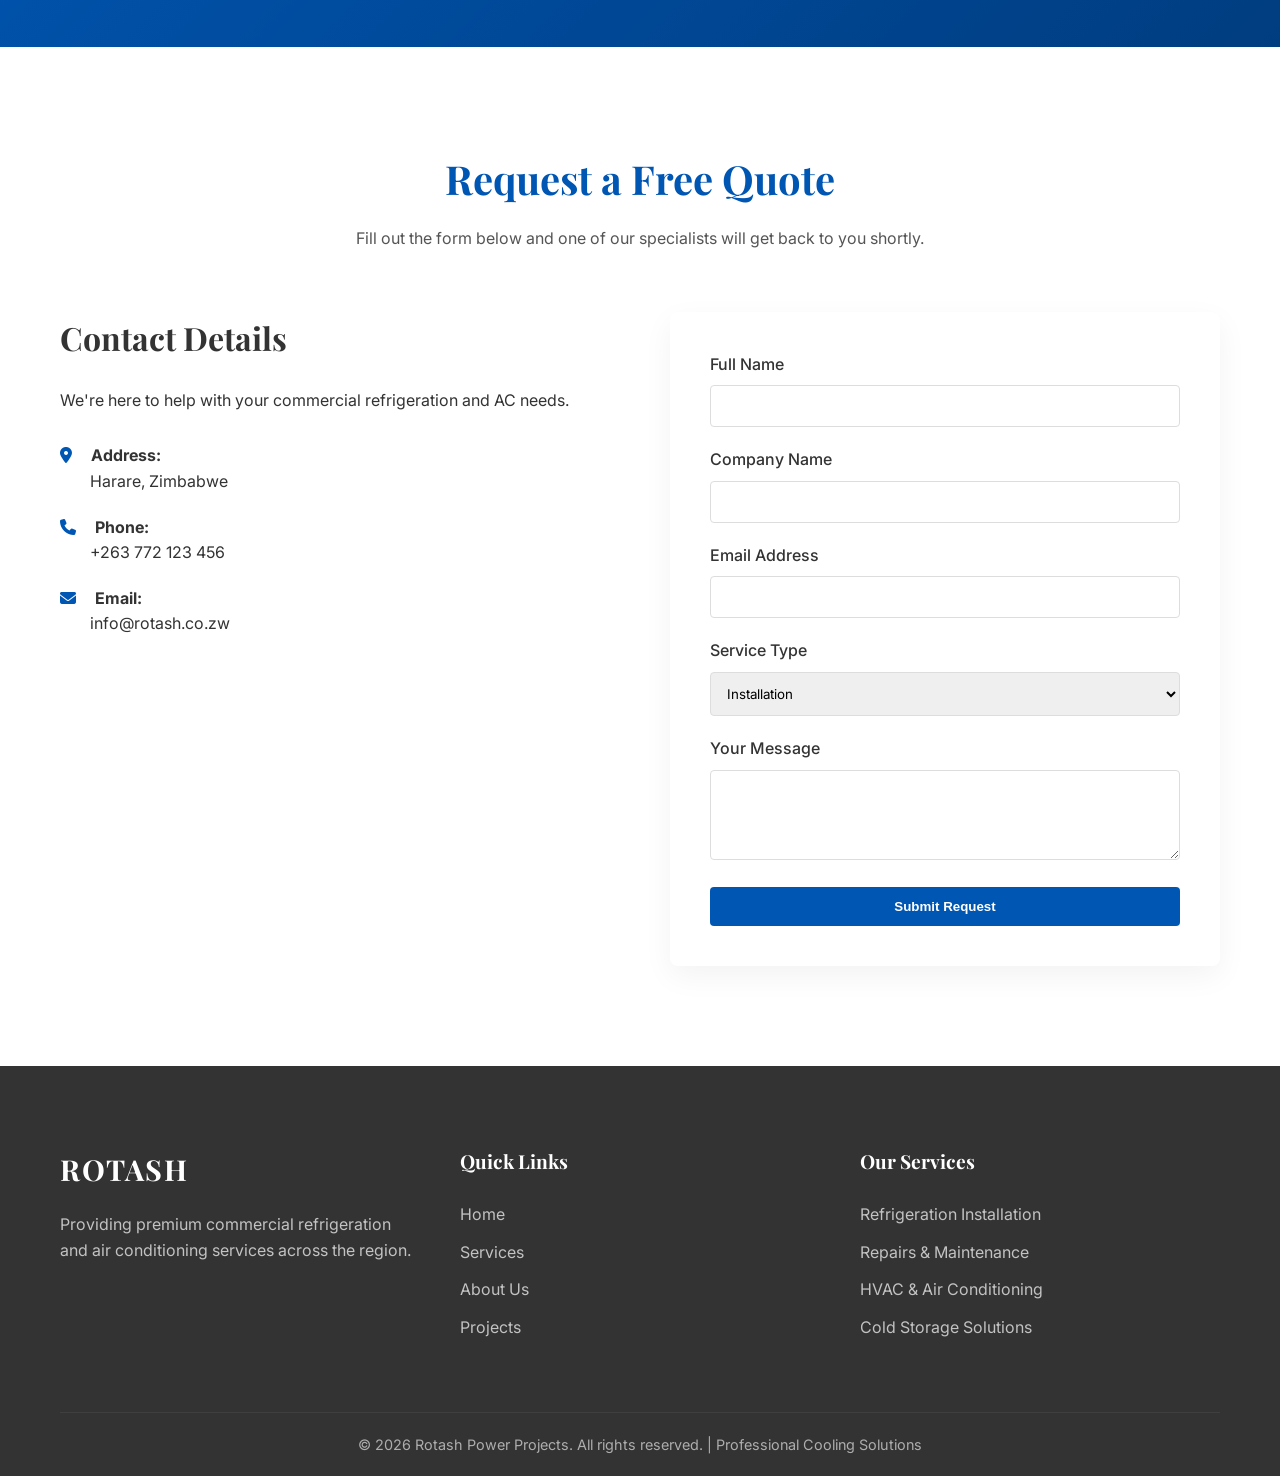
==== commit 3dbaa211: "hero btn responsiveness" ====
--- a/index.html
+++ b/index.html
@@ -58,8 +58,7 @@
                 <p>Reliability, installation, repairs, and maintenance tailored for your business needs.</p>
                 <div class="hero-btns">
                     <a href="#contact" class="btn btn-primary">Get a Free Quote</a>
-                    <a href="#services" class="btn btn-outline"
-                        style="margin-left: 15px; border-color: white; color: white;">Our Services</a>
+                    <a href="#services" class="btn btn-outline">Our Services</a>
                 </div>
             </div>
         </div>
@@ -178,7 +177,7 @@
                     </div>
                 </div>
                 <div class="project-card reveal">
-                    <img src="https://images.unsplash.com/photo-1513106580647-148e427ed1d8?auto=format&fit=crop&q=80&w=800"
+                    <img src="https://i.pinimg.com/1200x/6c/77/b7/6c77b7eda4b59571fc7782b71b22612b.jpg"
                         alt="Industrial Cold Storage">
                     <div class="project-info">
                         <h3>Eco-Logistics Hub</h3>
--- a/style.css
+++ b/style.css
@@ -154,6 +154,16 @@
     color: var(--white);
 }
 
+.hero-btns .btn-outline {
+    border-color: var(--white);
+    color: var(--white);
+}
+
+.hero-btns .btn-outline:hover {
+    background-color: var(--white);
+    color: var(--primary-blue);
+}
+
 /* Navbar */
 header {
     position: fixed;
@@ -237,8 +247,8 @@
 
 /* Hero Section */
 .hero {
-    height: 100vh;
-    background: linear-gradient(rgba(0, 0, 0, 0.5), rgba(0, 0, 0, 0.5)), url('commercial_refrigeration_hero.png');
+    min-height: 100vh;
+    background: linear-gradient(rgba(0, 0, 0, 0.6), rgba(0, 0, 0, 0.6)), url('commercial_refrigeration_hero.png');
     background-size: cover;
     background-position: center;
     background-attachment: fixed;
@@ -246,10 +256,11 @@
     align-items: center;
     color: var(--white);
     text-align: center;
+    padding: 100px 0;
 }
 
 .hero-content {
-    max-width: 800px;
+    max-width: 900px;
     margin: 0 auto;
     opacity: 0;
     transform: translateY(30px);
@@ -257,15 +268,26 @@
 }
 
 .hero h1 {
-    font-size: 3.5rem;
+    font-size: clamp(2rem, 8vw, 3.5rem);
     margin-bottom: 20px;
     line-height: 1.2;
 }
 
 .hero p {
-    font-size: 1.25rem;
+    font-size: clamp(1rem, 4vw, 1.25rem);
     margin-bottom: 35px;
     color: rgba(255, 255, 255, 0.9);
+}
+
+.hero-btns {
+    display: flex;
+    gap: 15px;
+    justify-content: center;
+    flex-wrap: wrap;
+}
+
+.hero-btns .btn {
+    text-align: center;
 }
 
 @keyframes fadeInUp {
@@ -277,16 +299,16 @@
 
 /* Sections */
 section {
-    padding: 100px 0;
+    padding: clamp(60px, 10vw, 100px) 0;
 }
 
 .section-header {
     text-align: center;
-    margin-bottom: 60px;
+    margin-bottom: clamp(40px, 8vw, 60px);
 }
 
 .section-header h2 {
-    font-size: 2.5rem;
+    font-size: clamp(1.8rem, 5vw, 2.5rem);
     color: var(--primary-blue);
     margin-bottom: 15px;
 }
@@ -304,7 +326,7 @@
 
 .services-grid {
     display: grid;
-    grid-template-columns: repeat(auto-fit, minmax(280px, 1fr));
+    grid-template-columns: repeat(auto-fit, minmax(260px, 1fr));
     gap: 30px;
 }
 
@@ -405,7 +427,7 @@
 /* Projects Showcase */
 .projects-grid {
     display: grid;
-    grid-template-columns: repeat(auto-fit, minmax(350px, 1fr));
+    grid-template-columns: repeat(auto-fit, minmax(300px, 1fr));
     gap: 30px;
 }
 
@@ -615,8 +637,14 @@
     font-size: 1.5rem;
     color: var(--white);
     cursor: pointer;
-    z-index: 1001;
-    transition: var(--transition-smooth);
+    z-index: 1100;
+    /* Ensure it stays above everything */
+    transition: var(--transition-smooth);
+}
+
+/* Ensure the X is visible when menu is active */
+body.menu-open .mobile-toggle {
+    color: var(--dark-charcoal) !important;
 }
 
 header.scrolled .mobile-toggle {
@@ -673,11 +701,24 @@
 }
 
 @media (max-width: 768px) {
-    .hero h1 {
-        font-size: 2.5rem;
+    .hero-btns {
+        flex-direction: column;
+        align-items: center;
+        width: 100%;
+        max-width: 300px;
+        margin: 0 auto;
+    }
+
+    .hero-btns .btn {
+        width: 100%;
+        margin-left: 0 !important;
     }
 
     .contact-container {
+        grid-template-columns: 1fr;
+    }
+
+    .projects-grid {
         grid-template-columns: 1fr;
     }
 }
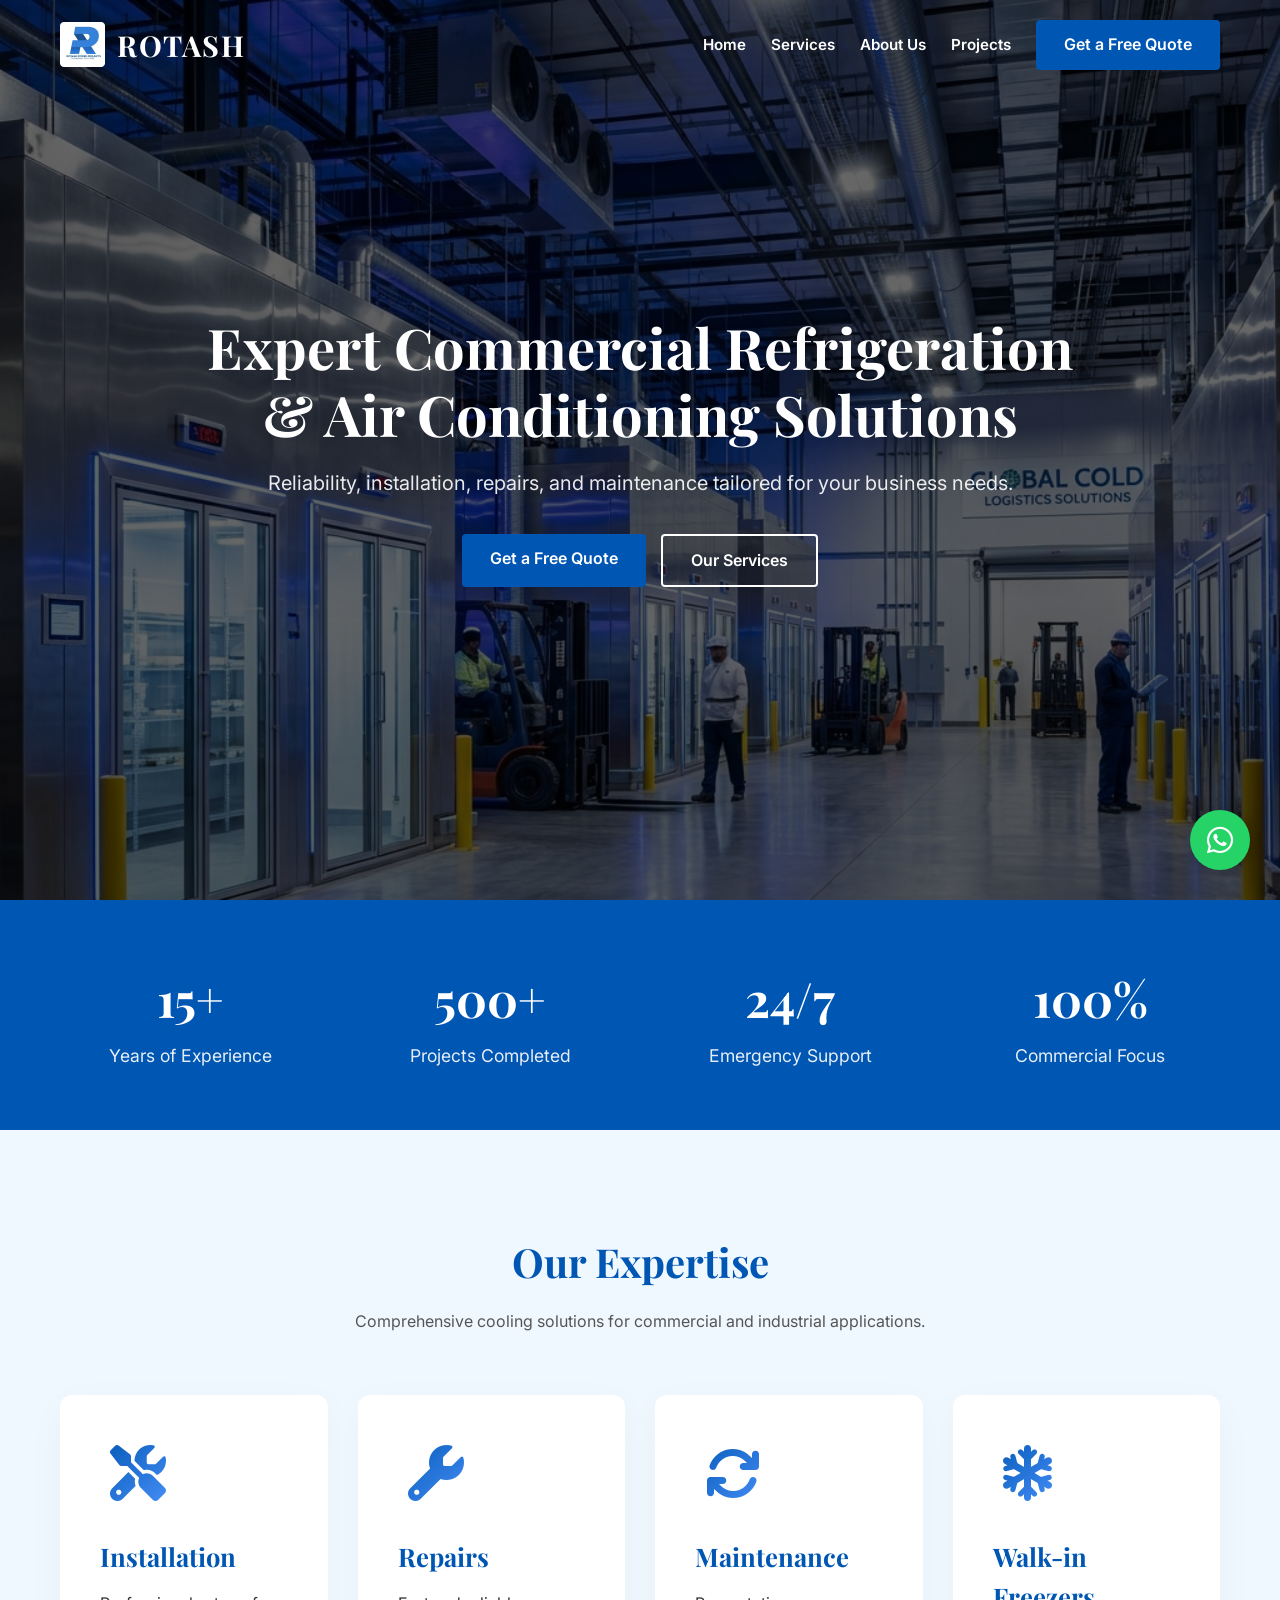
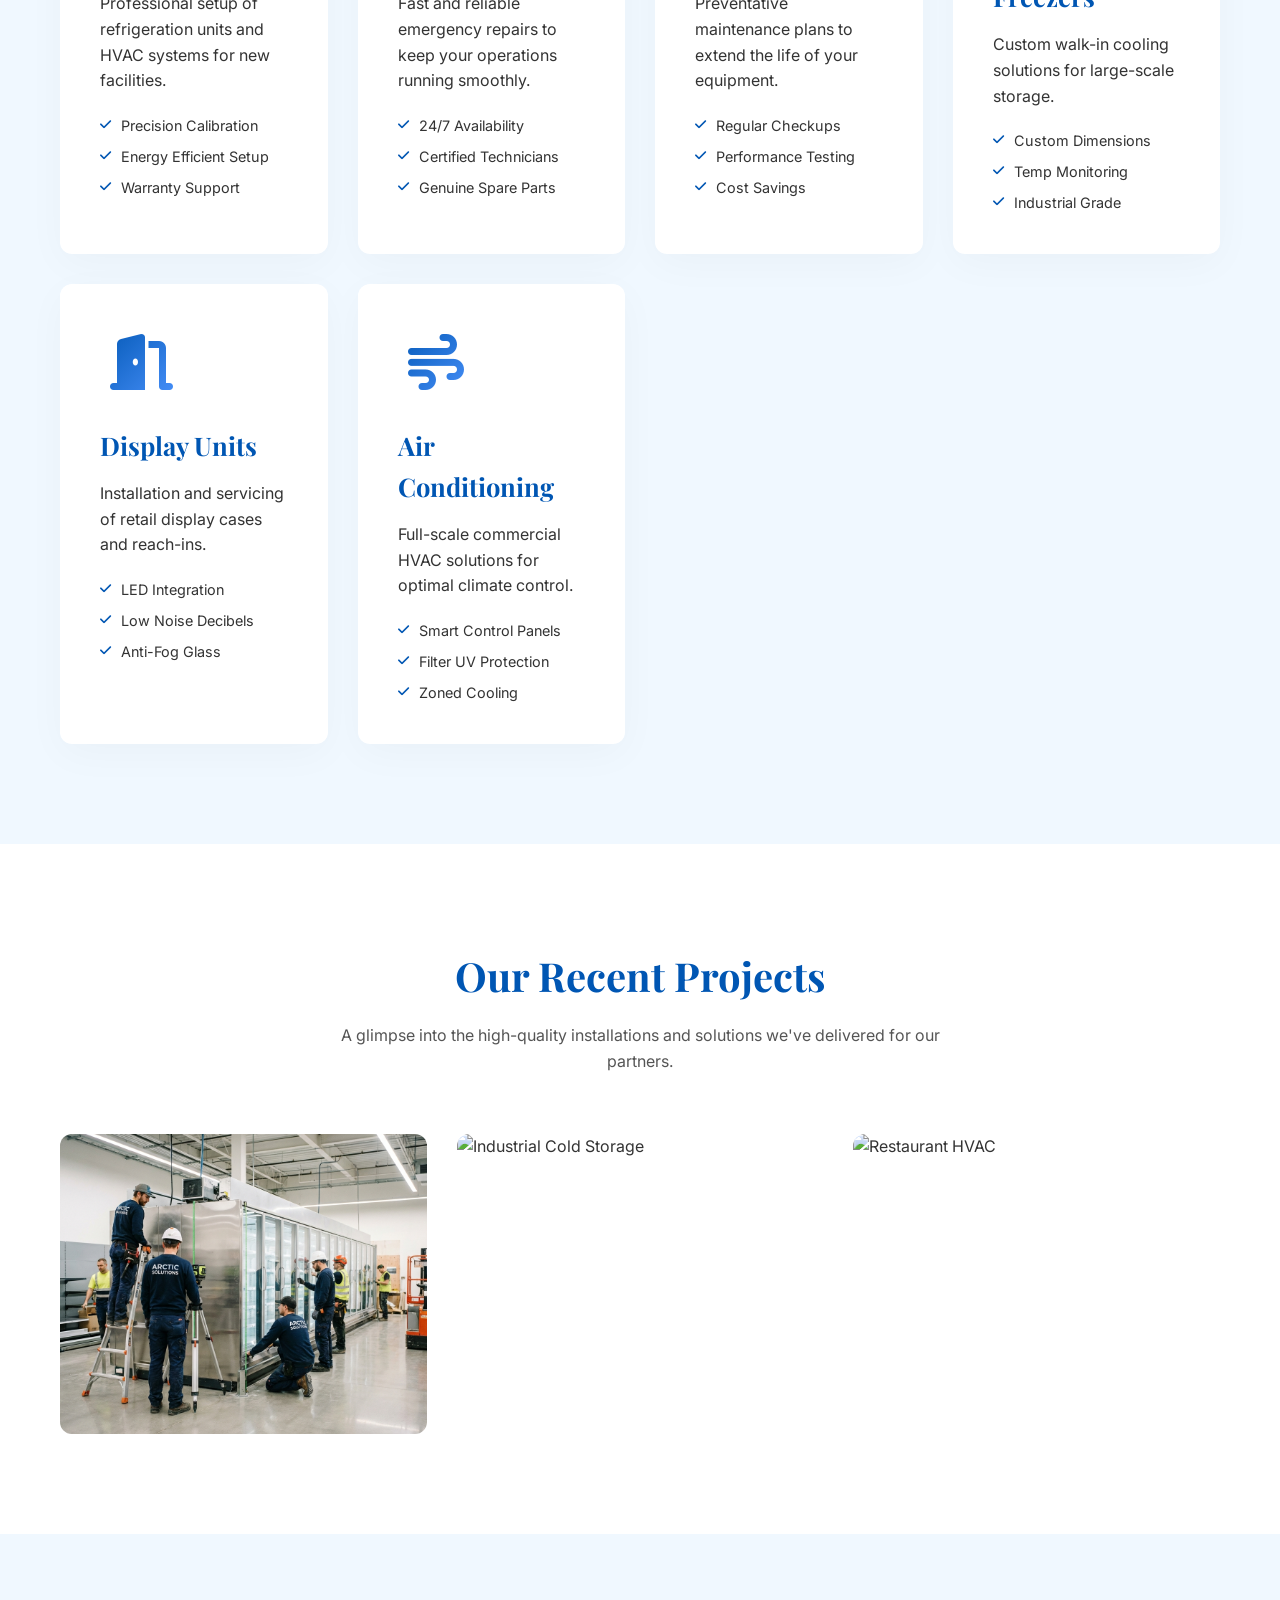
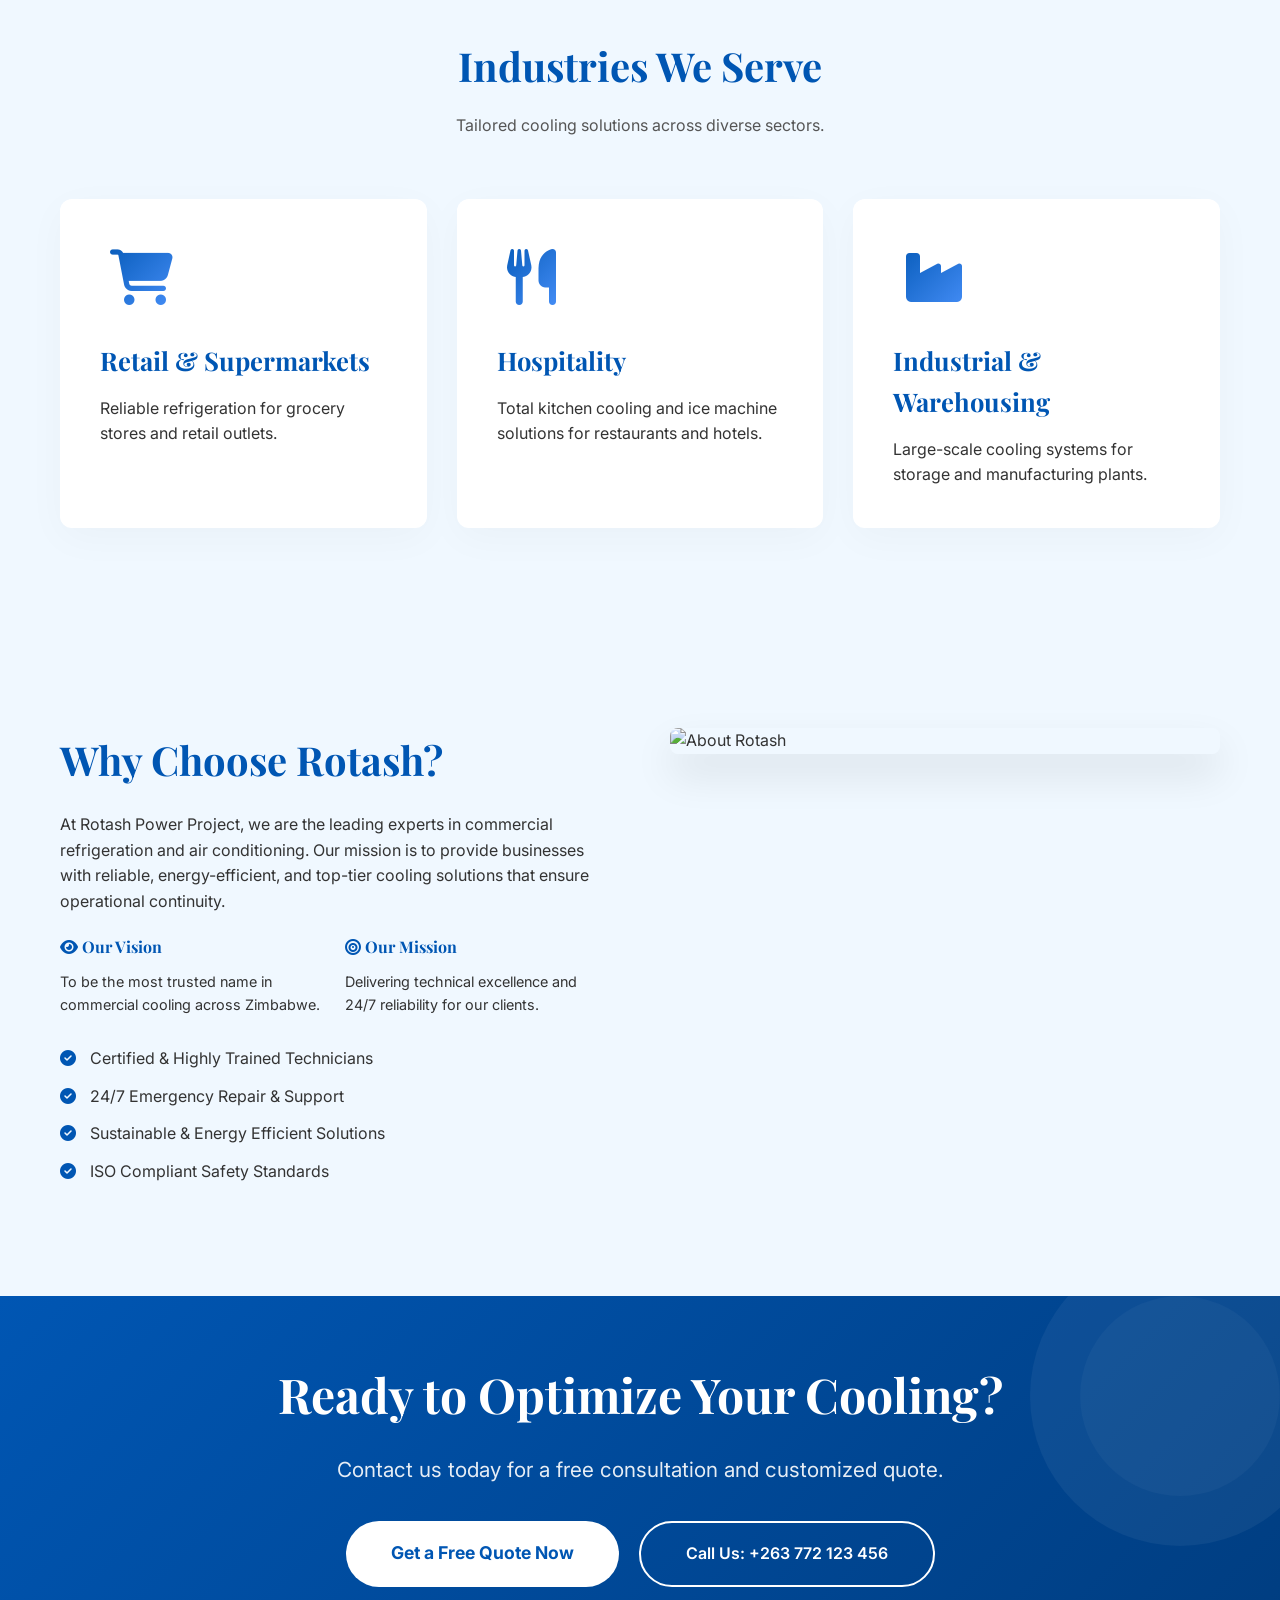
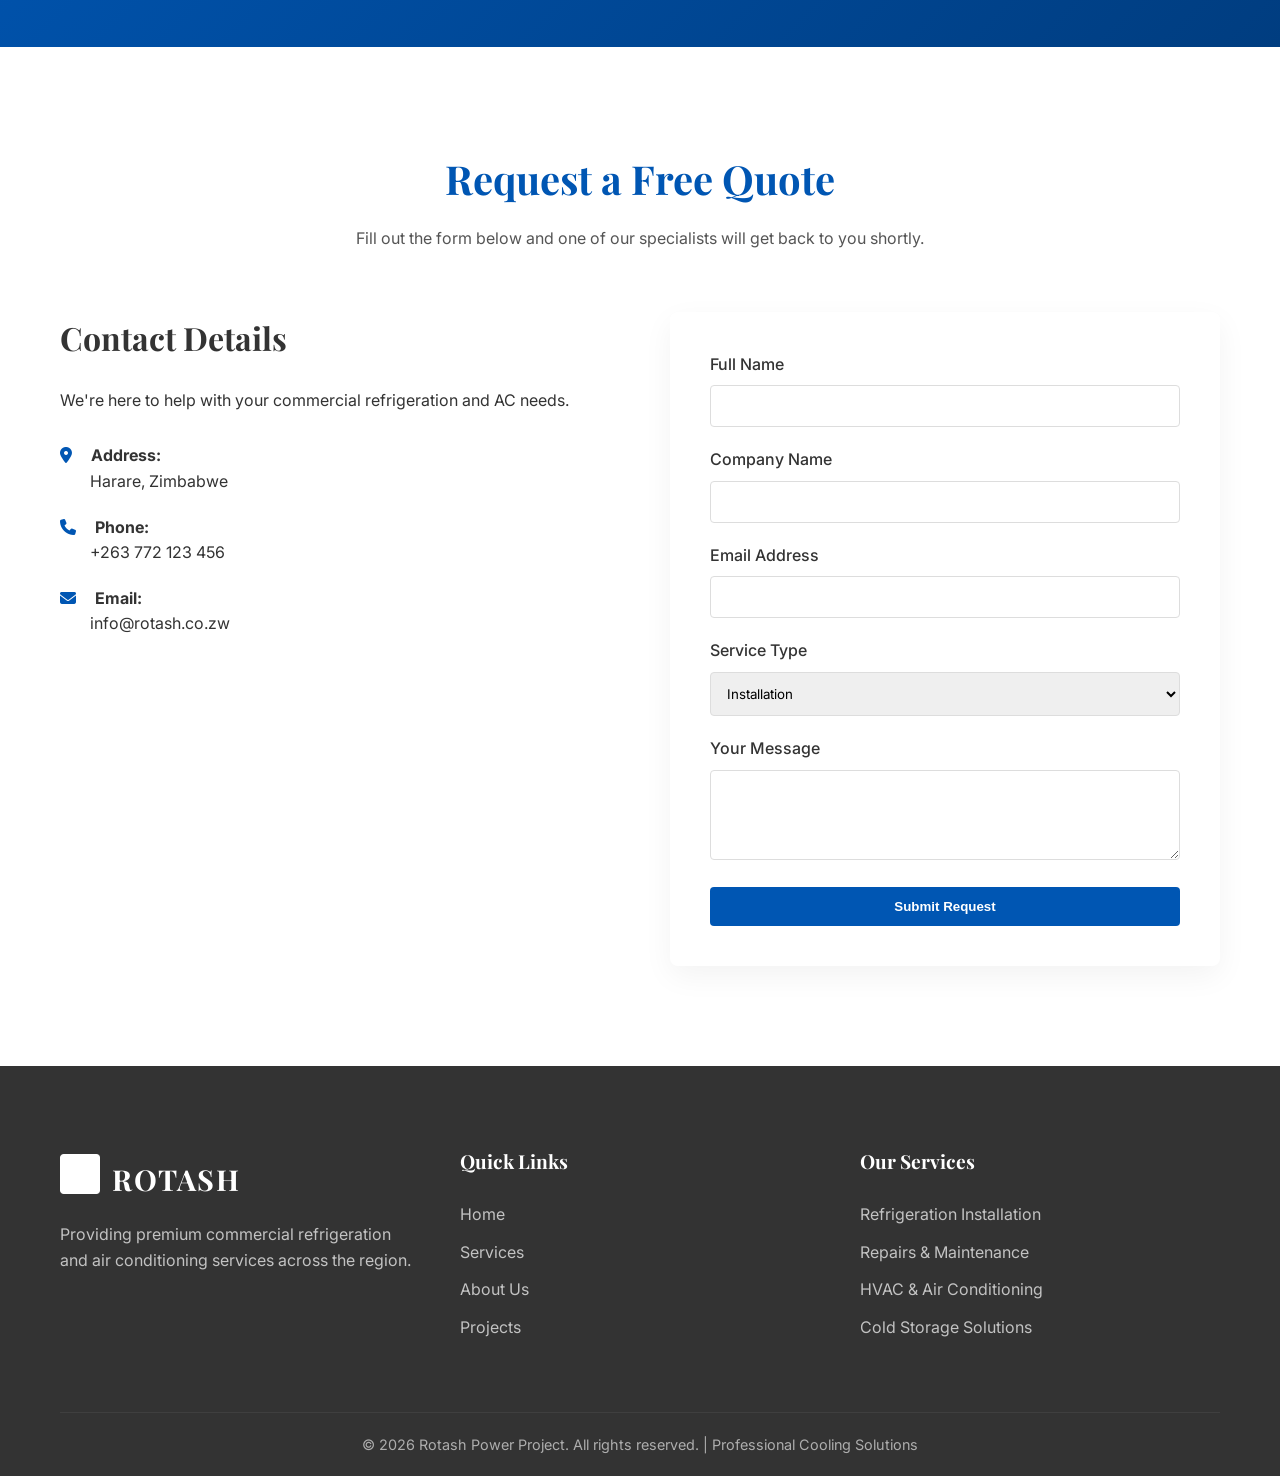
==== commit 13367e5c: "logo config" ====
--- a/index.html
+++ b/index.html
@@ -4,7 +4,7 @@
 <head>
     <meta charset="UTF-8">
     <meta name="viewport" content="width=device-width, initial-scale=1.0">
-    <title>Rotash Power Projects | Expert Commercial Refrigeration & AC</title>
+    <title>Rotash Power Project | Expert Commercial Refrigeration & AC</title>
     <meta name="description"
         content="Professional commercial refrigeration and air conditioning solutions. Installation, repairs, and maintenance for retail, industrial, and hospitality industries.">
 
@@ -26,8 +26,8 @@
     <!-- Preloader -->
     <div id="preloader">
         <div class="loader-content">
-            <div class="loader"></div>
-            <p style="margin-top: 20px; font-weight: 600; color: var(--primary-blue);">ROTASH</p>
+            <img src="logo.png" alt="Rotash Power Project Logo" style="height: 50px; width: auto;">
+            <p style="margin-top: 10px; font-weight: 600; color: var(--primary-blue);">ROTASH POWER PROJECT</p>
         </div>
     </div>
 
@@ -35,7 +35,10 @@
     <header id="header">
         <div class="container">
             <nav class="nav-content">
-                <a href="#" class="logo">ROTASH</a>
+                <a href="#" class="logo">
+                    <img src="logo.png" alt="Rotash Power Project" class="logo-img">
+                    <span>ROTASH</span>
+                </a>
                 <ul class="nav-links">
                     <li><a href="#home" class="nav-link">Home</a></li>
                     <li><a href="#services" class="nav-link">Services</a></li>
@@ -232,7 +235,7 @@
                 <div class="contact-info reveal">
                     <h2 class="serif" style="font-size: 2.5rem; color: var(--primary-blue); margin-bottom: 20px;">Why
                         Choose Rotash?</h2>
-                    <p style="margin-bottom: 20px;">At Rotash Power Projects, we are the leading experts in commercial
+                    <p style="margin-bottom: 20px;">At Rotash Power Project, we are the leading experts in commercial
                         refrigeration and air conditioning. Our mission is to provide businesses with reliable,
                         energy-efficient, and top-tier cooling solutions that ensure operational continuity.</p>
 
@@ -357,7 +360,11 @@
         <div class="container">
             <div class="footer-grid">
                 <div class="footer-col">
-                    <a href="#" class="logo" style="color: white; margin-bottom: 20px; display: block;">ROTASH</a>
+                    <a href="#" class="logo" style="color: white; margin-bottom: 20px; display: block;">
+                        <img src="logo.png" alt="Rotash Power Project"
+                            style="height: 40px; width: auto; filter: brightness(0) invert(1);">
+                        <span style="display: block; margin-top: 10px;">ROTASH</span>
+                    </a>
                     <p style="opacity: 0.7;">Providing premium commercial refrigeration and air conditioning services
                         across the region.</p>
                 </div>
@@ -381,7 +388,7 @@
                 </div>
             </div>
             <div class="footer-bottom">
-                <p>&copy; 2026 Rotash Power Projects. All rights reserved. | Professional Cooling Solutions</p>
+                <p>&copy; 2026 Rotash Power Project. All rights reserved. | Professional Cooling Solutions</p>
             </div>
         </div>
     </footer>
--- a/style.css
+++ b/style.css
@@ -59,7 +59,13 @@
     padding: 0 20px;
 }
 
-/* Preloader */
+.loader-content {
+    text-align: center;
+    display: flex;
+    flex-direction: column;
+    align-items: center;
+}
+
 #preloader {
     position: fixed;
     top: 0;
@@ -171,16 +177,18 @@
     left: 0;
     width: 100%;
     background: transparent;
-    padding: 30px 0;
+    padding: 20px 0;
+    /* Reduced from 30px */
     z-index: 1000;
     transition: var(--transition-smooth);
 }
 
 header.scrolled {
-    background: rgba(255, 255, 255, 0.9);
+    background: rgba(255, 255, 255, 0.95);
     backdrop-filter: blur(10px);
     box-shadow: 0 4px 20px rgba(0, 0, 0, 0.08);
-    padding: 15px 0;
+    padding: 10px 0;
+    /* Reduced from 15px */
 }
 
 header.scrolled .logo {
@@ -195,27 +203,60 @@
     display: flex;
     justify-content: space-between;
     align-items: center;
+    flex-wrap: nowrap !important;
+    width: 100%;
 }
 
 .logo {
+    display: flex !important;
+    align-items: center;
+    gap: 12px;
+    text-decoration: none;
+    flex-shrink: 0;
+    margin-right: 20px;
+}
+
+.logo-img {
+    height: clamp(35px, 5vw, 45px);
+    width: auto;
+    transition: var(--transition-smooth);
+}
+
+header.scrolled .logo-img {
+    height: 40px;
+}
+
+.logo span {
     font-family: 'Playfair Display', serif;
-    font-size: 1.8rem;
+    font-size: clamp(1.4rem, 4vw, 1.8rem);
     font-weight: 700;
     color: var(--white);
     letter-spacing: 1.5px;
+    white-space: nowrap;
+    text-transform: uppercase;
+}
+
+header.scrolled .logo span {
+    color: var(--primary-blue);
 }
 
 .nav-links {
     display: flex;
-    gap: 40px;
-    align-items: center;
+    gap: clamp(15px, 2vw, 25px);
+    align-items: center;
+    list-style: none;
+    margin: 0;
+    padding: 0;
+    flex-shrink: 0;
 }
 
 .nav-link {
     color: var(--white);
-    font-weight: 500;
-    font-size: 1rem;
+    font-weight: 600;
+    font-size: 0.95rem;
     position: relative;
+    white-space: nowrap;
+    transition: var(--transition-smooth);
 }
 
 .nav-link::after {
@@ -634,12 +675,14 @@
 
 .mobile-toggle {
     display: none;
-    font-size: 1.5rem;
+    font-size: 2rem;
     color: var(--white);
     cursor: pointer;
     z-index: 1100;
-    /* Ensure it stays above everything */
-    transition: var(--transition-smooth);
+    transition: var(--transition-smooth);
+    flex-shrink: 0;
+    margin-left: auto;
+    /* Push to the right */
 }
 
 /* Ensure the X is visible when menu is active */
@@ -652,6 +695,16 @@
 }
 
 /* Responsive */
+@media (max-width: 1024px) {
+    .nav-links {
+        gap: 15px;
+    }
+
+    .logo span {
+        font-size: 1.4rem;
+    }
+}
+
 @media (max-width: 991px) {
     .nav-links {
         position: fixed;
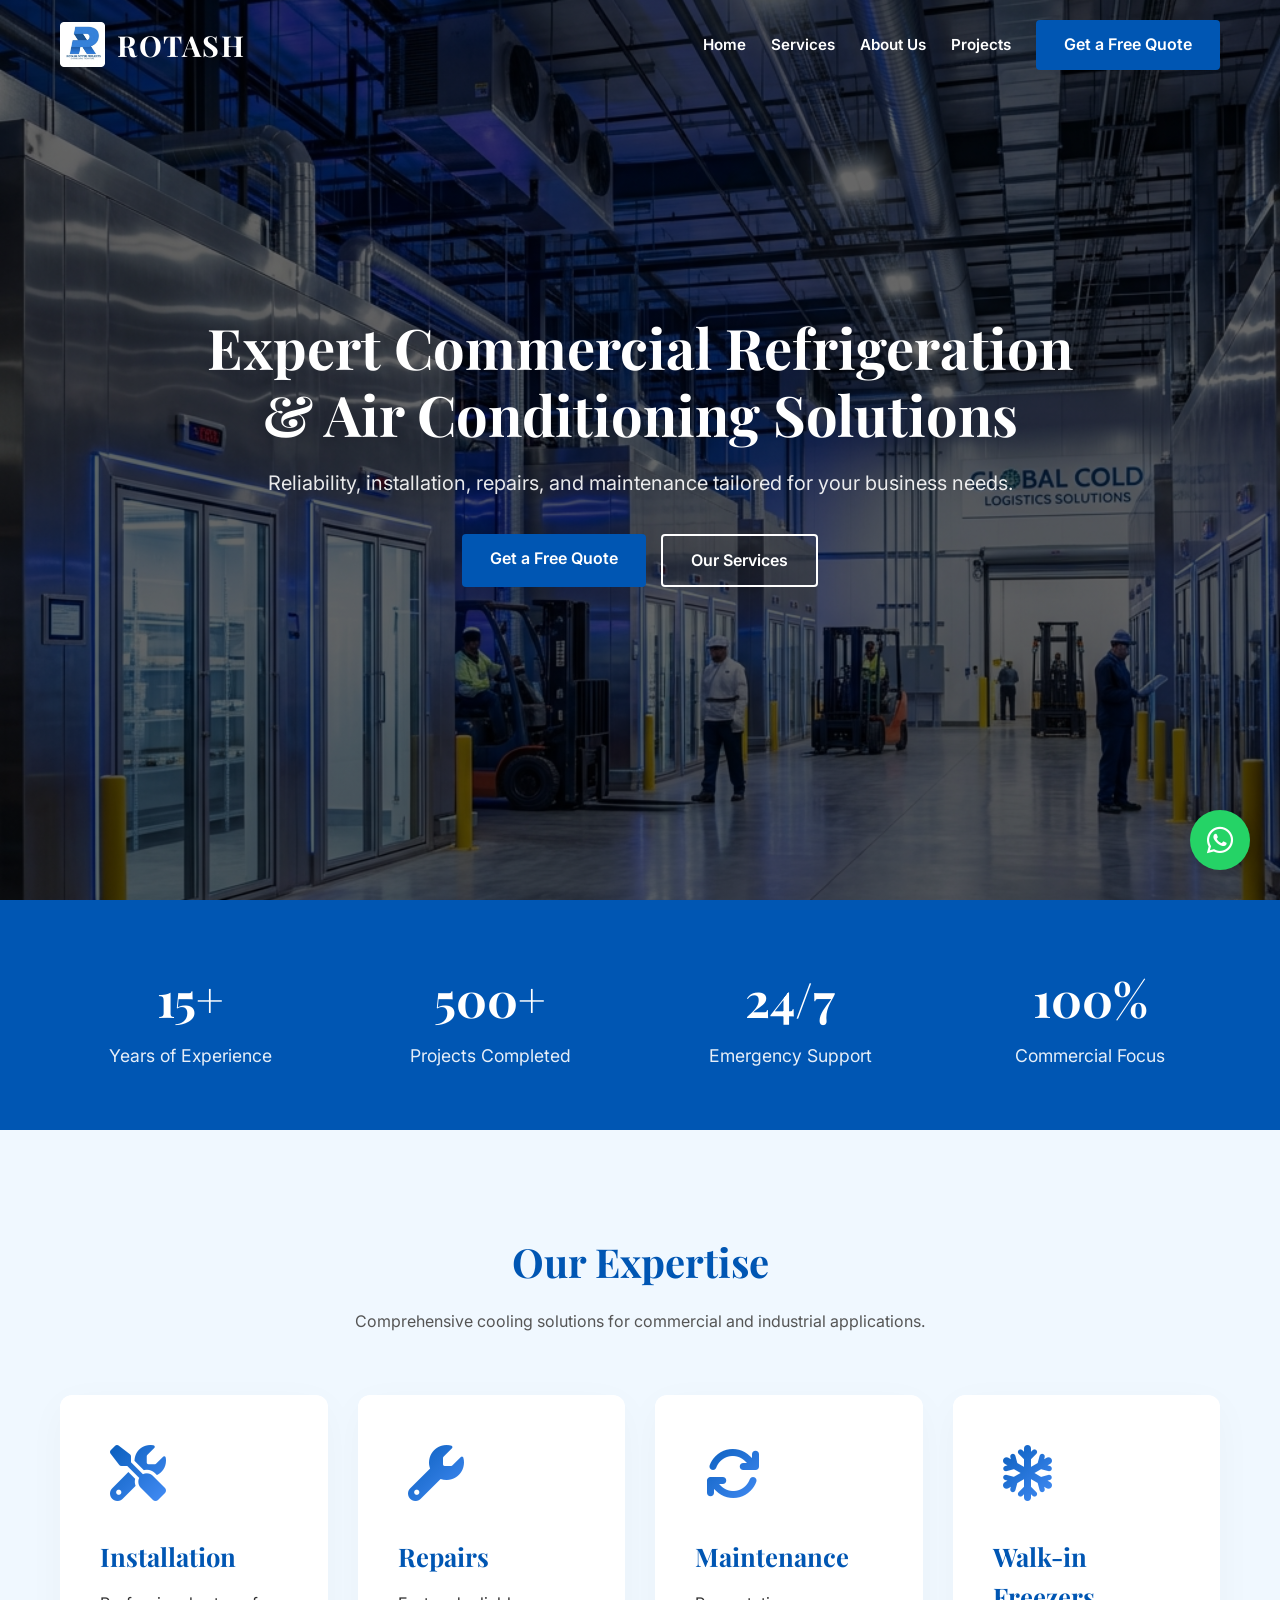
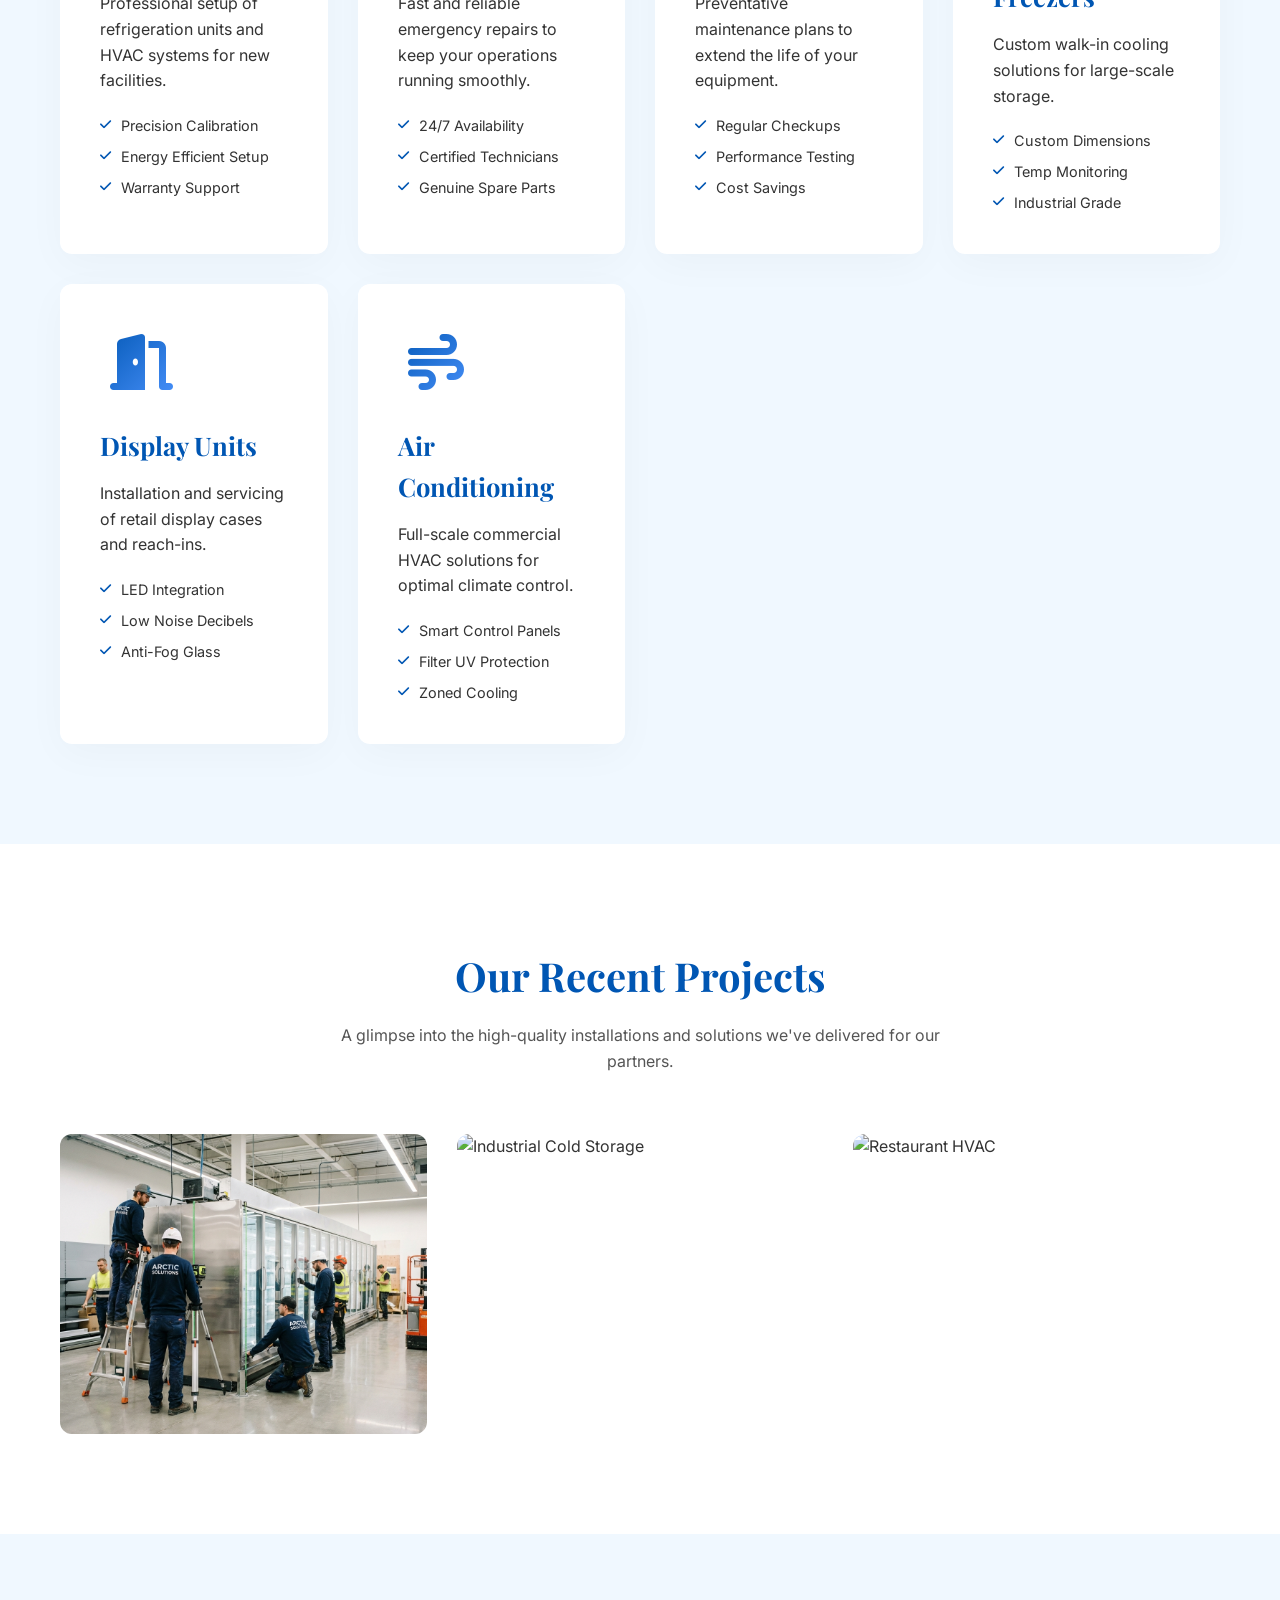
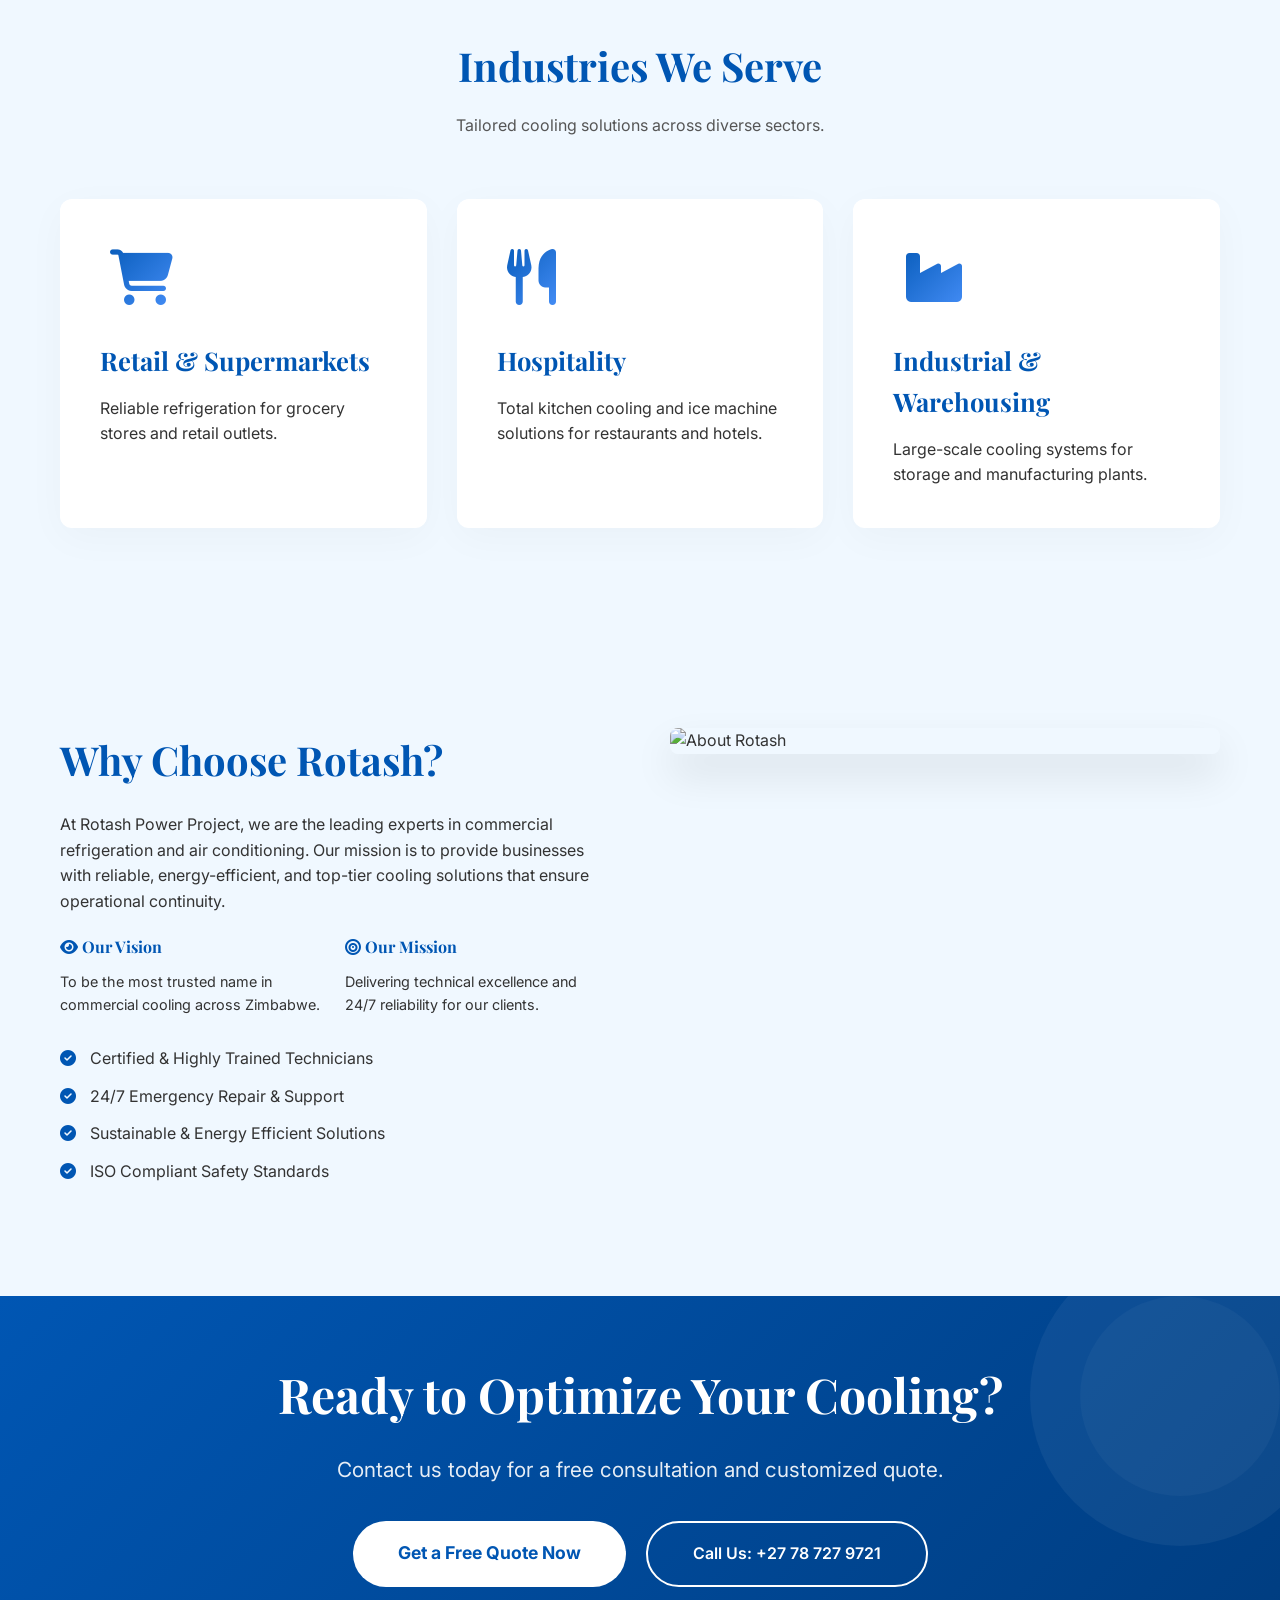
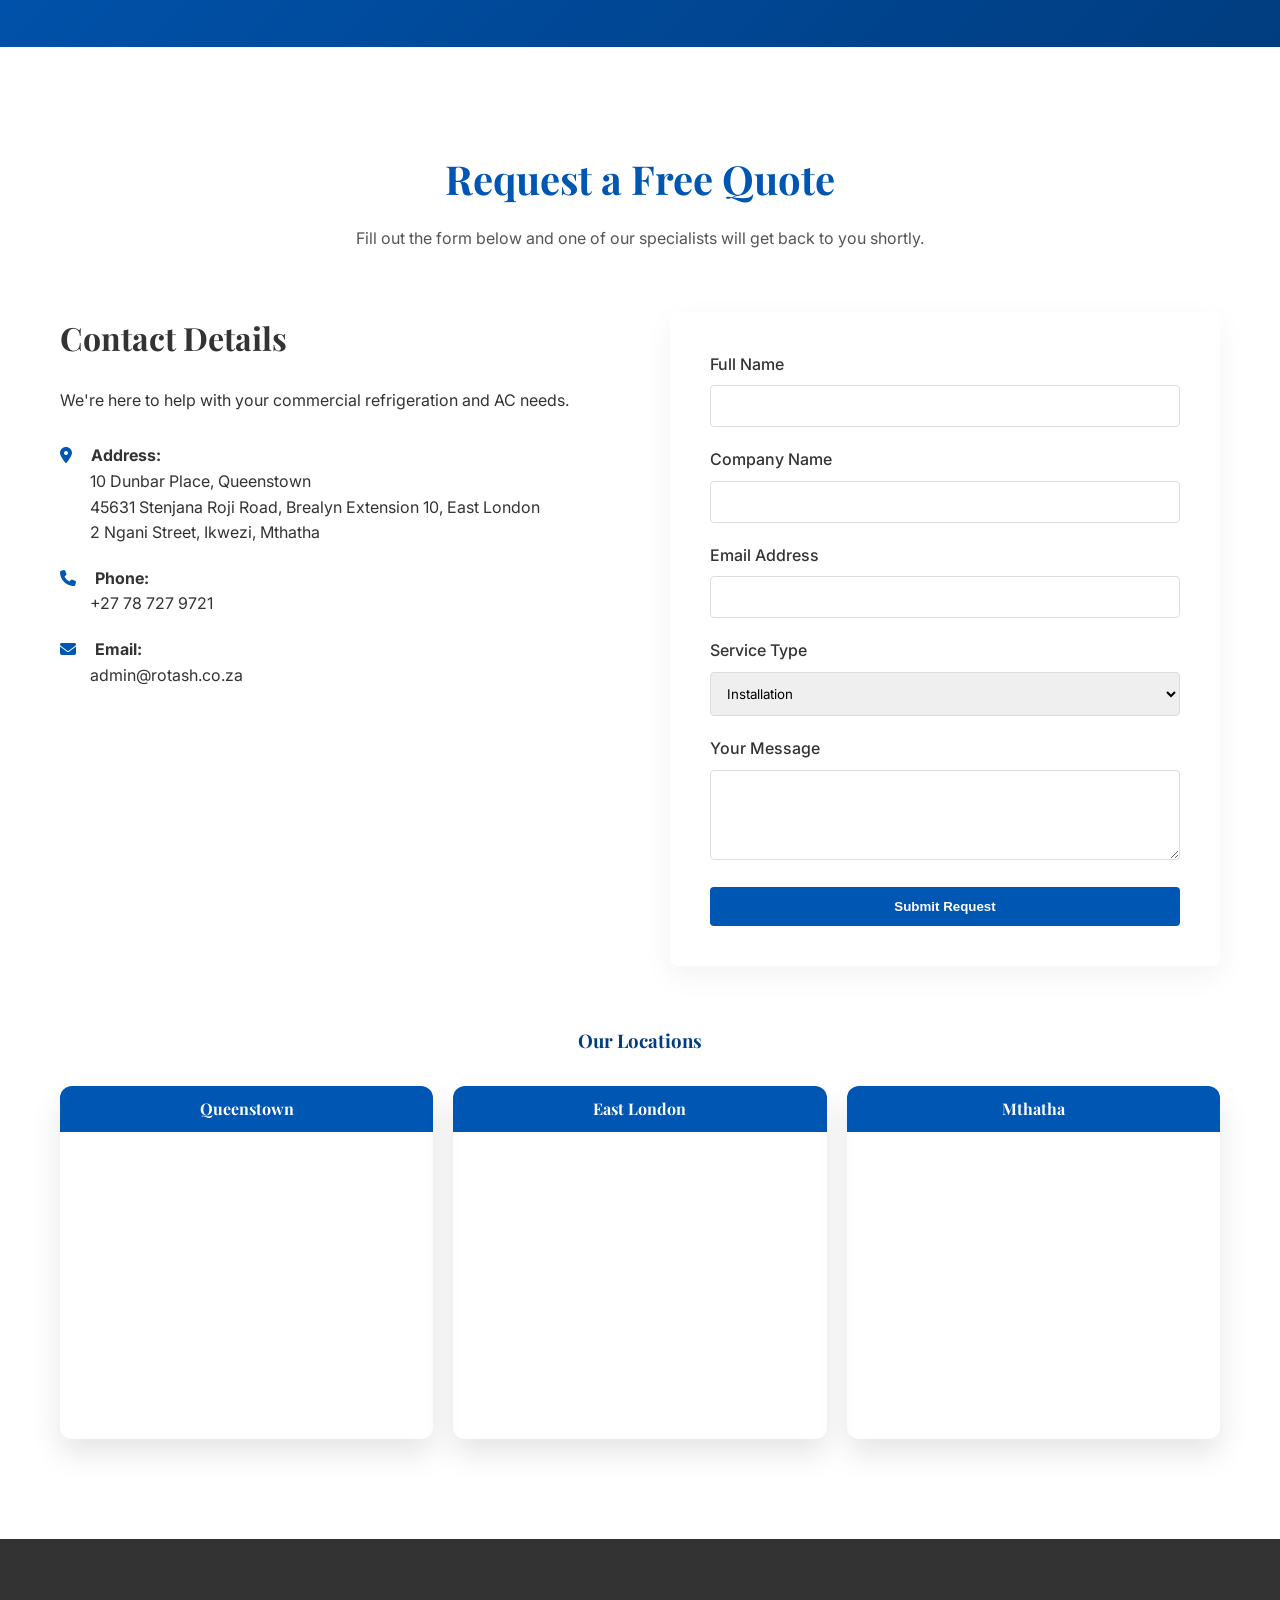
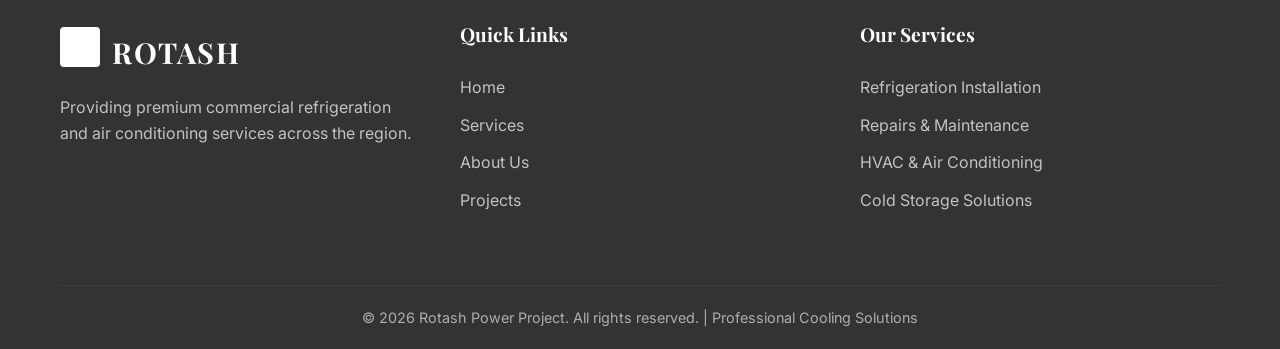
==== commit e692d467: "Update contact details including phone number, address, email, and WhatsApp link, and add Google Map" ====
--- a/index.html
+++ b/index.html
@@ -286,9 +286,9 @@
                 <a href="#contact" class="btn"
                     style="background: white; color: var(--primary-blue); padding: 18px 45px; font-size: 1.1rem; border-radius: 50px; font-weight: 700;">Get
                     a Free Quote Now</a>
-                <a href="tel:+263772123456" class="btn btn-outline"
-                    style="border-color: white; color: white; border-radius: 50px; padding: 18px 45px;">Call Us: +263
-                    772 123 456</a>
+                <a href="tel:+27787279721" class="btn btn-outline"
+                    style="border-color: white; color: white; border-radius: 50px; padding: 18px 45px;">Call Us: +27 78
+                    727 9721</a>
             </div>
         </div>
     </section>
@@ -308,17 +308,21 @@
                     <div style="margin-bottom: 20px;">
                         <p><strong><i class="fas fa-map-marker-alt"
                                     style="color: var(--primary-blue); margin-right: 15px;"></i> Address:</strong></p>
-                        <p style="margin-left: 30px;">Harare, Zimbabwe</p>
+                        <p style="margin-left: 30px;">
+                            10 Dunbar Place, Queenstown<br>
+                            45631 Stenjana Roji Road, Brealyn Extension 10, East London<br>
+                            2 Ngani Street, Ikwezi, Mthatha
+                        </p>
                     </div>
                     <div style="margin-bottom: 20px;">
                         <p><strong><i class="fas fa-phone" style="color: var(--primary-blue); margin-right: 15px;"></i>
                                 Phone:</strong></p>
-                        <p style="margin-left: 30px;">+263 772 123 456</p>
+                        <p style="margin-left: 30px;">+27 78 727 9721</p>
                     </div>
                     <div style="margin-bottom: 20px;">
                         <p><strong><i class="fas fa-envelope"
                                     style="color: var(--primary-blue); margin-right: 15px;"></i> Email:</strong></p>
-                        <p style="margin-left: 30px;">info@rotash.co.zw</p>
+                        <p style="margin-left: 30px;">admin@rotash.co.za</p>
                     </div>
                 </div>
                 <div class="contact-form-wrapper reveal">
@@ -350,6 +354,43 @@
                         </div>
                         <button type="submit" class="btn btn-primary" style="width: 100%;">Submit Request</button>
                     </form>
+                </div>
+            </div>
+
+            <!-- Map Previews -->
+            <div class="map-preview reveal" style="margin-top: 60px;">
+                <h3 style="text-align: center; margin-bottom: 30px; color: var(--primary-dark);">Our Locations</h3>
+                <div style="display: grid; grid-template-columns: repeat(auto-fit, minmax(300px, 1fr)); gap: 20px;">
+                    <!-- Queenstown Map -->
+                    <div style="border-radius: 12px; overflow: hidden; box-shadow: 0 15px 30px rgba(0,0,0,0.1);">
+                        <h4
+                            style="text-align: center; background: var(--primary-blue); color: white; padding: 10px 0; margin: 0; font-size: 1rem;">
+                            Queenstown</h4>
+                        <iframe
+                            src="https://www.google.com/maps/embed?pb=!1m18!1m12!1m3!1d3387.3124321720156!2d26.86303107542185!3d-31.898107474043197!2m3!1f0!2f0!3f0!3m2!1i1024!2i768!4f13.1!3m3!1m2!1s0x1e623e5e4c7c6adf%3A0xe022f8e4f60d5dc9!2s10%20Dunbar%20St%2C%20Queenstown%2C%20Komani%2C%205320%2C%20South%20Africa!5e0!3m2!1sen!2szw!4v1772956442258!5m2!1sen!2szw"
+                            width="100%" height="300" style="border:0;" allowfullscreen="" loading="lazy"
+                            referrerpolicy="no-referrer-when-downgrade"></iframe>
+                    </div>
+                    <!-- East London Map -->
+                    <div style="border-radius: 12px; overflow: hidden; box-shadow: 0 15px 30px rgba(0,0,0,0.1);">
+                        <h4
+                            style="text-align: center; background: var(--primary-blue); color: white; padding: 10px 0; margin: 0; font-size: 1rem;">
+                            East London</h4>
+                        <iframe
+                            src="https://www.google.com/maps/embed?pb=!1m18!1m12!1m3!1d214289.57815706884!2d27.542619763534518!3d-32.94375722188366!2m3!1f0!2f0!3f0!3m2!1i1024!2i768!4f13.1!3m3!1m2!1s0x1e66e0551033104b%3A0x4637a60d1459318!2sBrealyn%20Ext%2010!5e0!3m2!1sen!2szw!4v1772956563016!5m2!1sen!2szw"
+                            width="100%" height="300" style="border:0;" allowfullscreen="" loading="lazy"
+                            referrerpolicy="no-referrer-when-downgrade"></iframe>
+                    </div>
+                    <!-- Mthatha Map -->
+                    <div style="border-radius: 12px; overflow: hidden; box-shadow: 0 15px 30px rgba(0,0,0,0.1);">
+                        <h4
+                            style="text-align: center; background: var(--primary-blue); color: white; padding: 10px 0; margin: 0; font-size: 1rem;">
+                            Mthatha</h4>
+                        <iframe
+                            src="https://www.google.com/maps/embed?pb=!1m18!1m12!1m3!1d3397.964099590647!2d28.798509175409553!3d-31.607443474174207!2m3!1f0!2f0!3f0!3m2!1i1024!2i768!4f13.1!3m3!1m2!1s0x1e5fd0e34a2faeb3%3A0xc3b4098954fe68ff!2s2%20Ngani%20St%2C%20Ikwezi%2C%20Mthatha%2C%205100%2C%20South%20Africa!5e0!3m2!1sen!2szw!4v1772956603112!5m2!1sen!2szw"
+                            width="100%" height="300" style="border:0;" allowfullscreen="" loading="lazy"
+                            referrerpolicy="no-referrer-when-downgrade"></iframe>
+                    </div>
                 </div>
             </div>
         </div>
@@ -394,7 +435,7 @@
     </footer>
 
     <!-- Floating WhatsApp -->
-    <a href="https://wa.me/263772123456" class="whatsapp-float" target="_blank">
+    <a href="https://wa.me/27787279721" class="whatsapp-float" target="_blank">
         <i class="fab fa-whatsapp"></i>
         <span class="whatsapp-tooltip">Chat with us</span>
     </a>
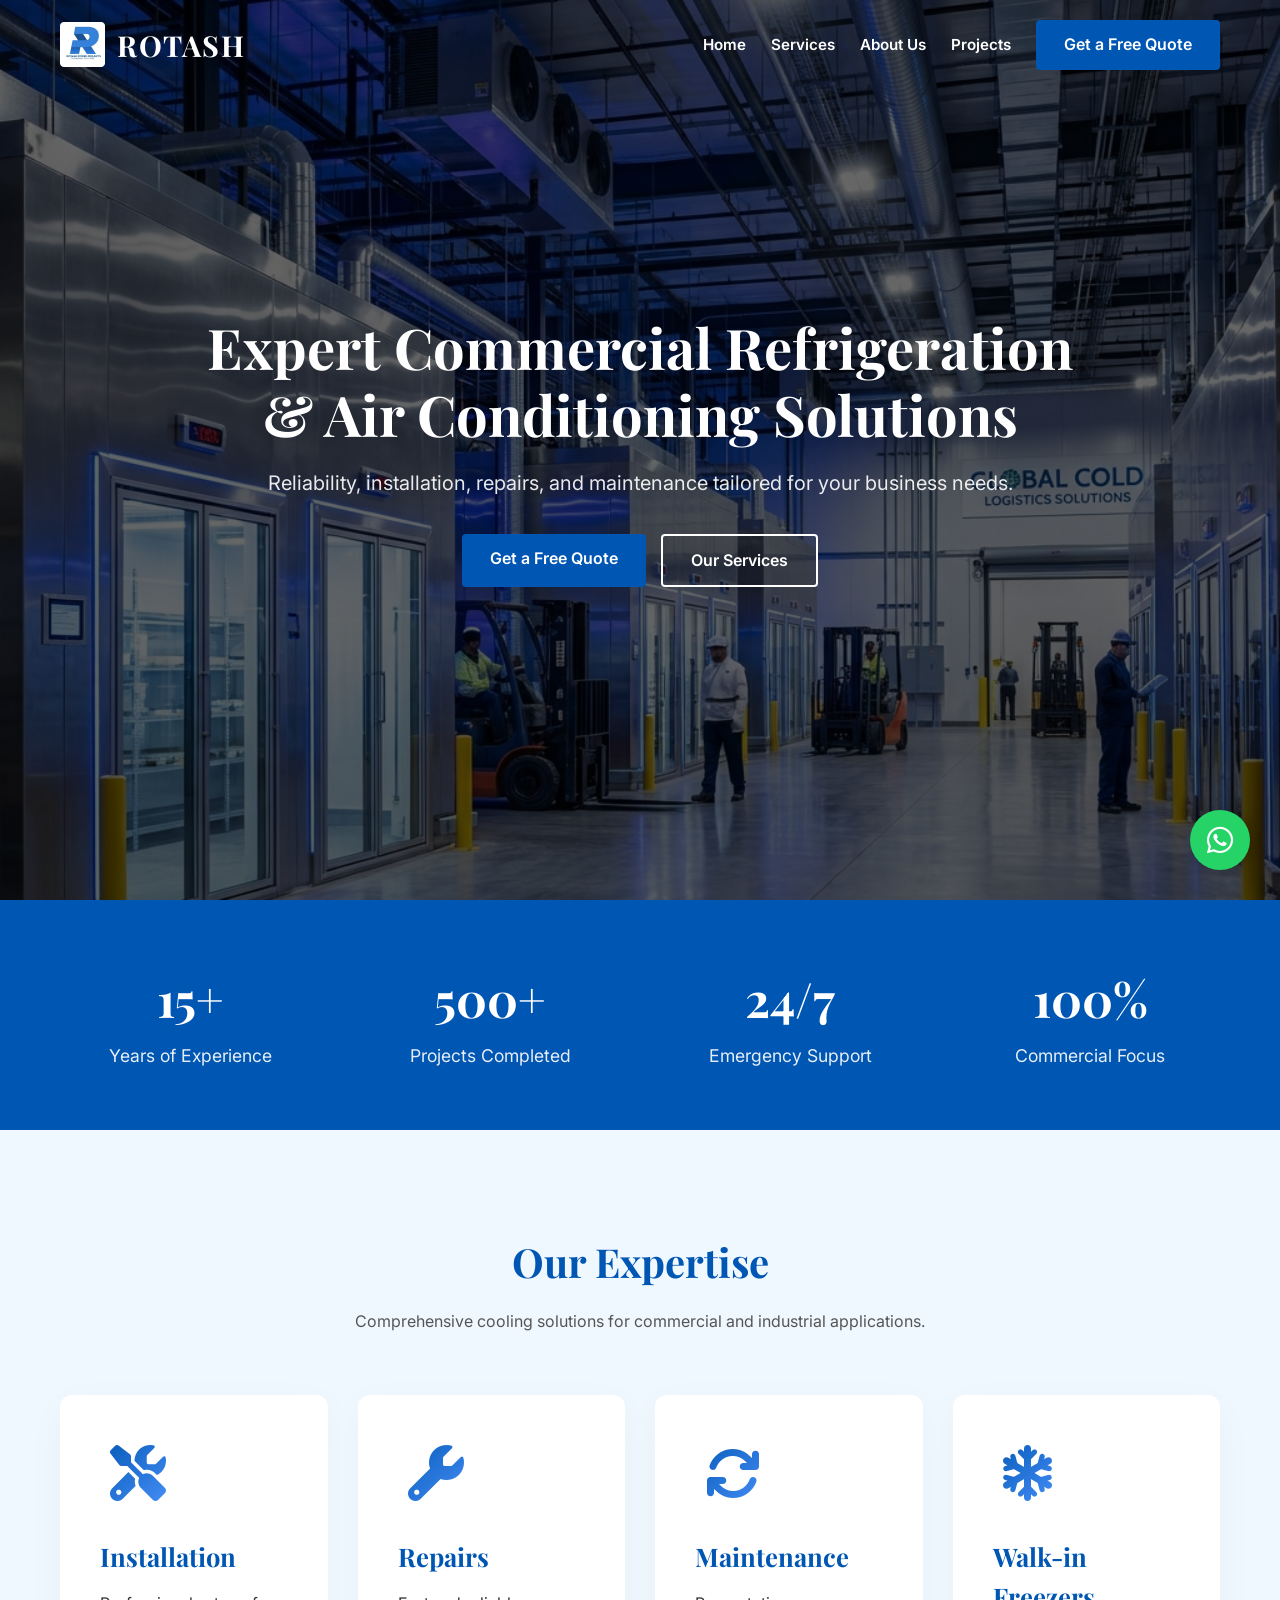
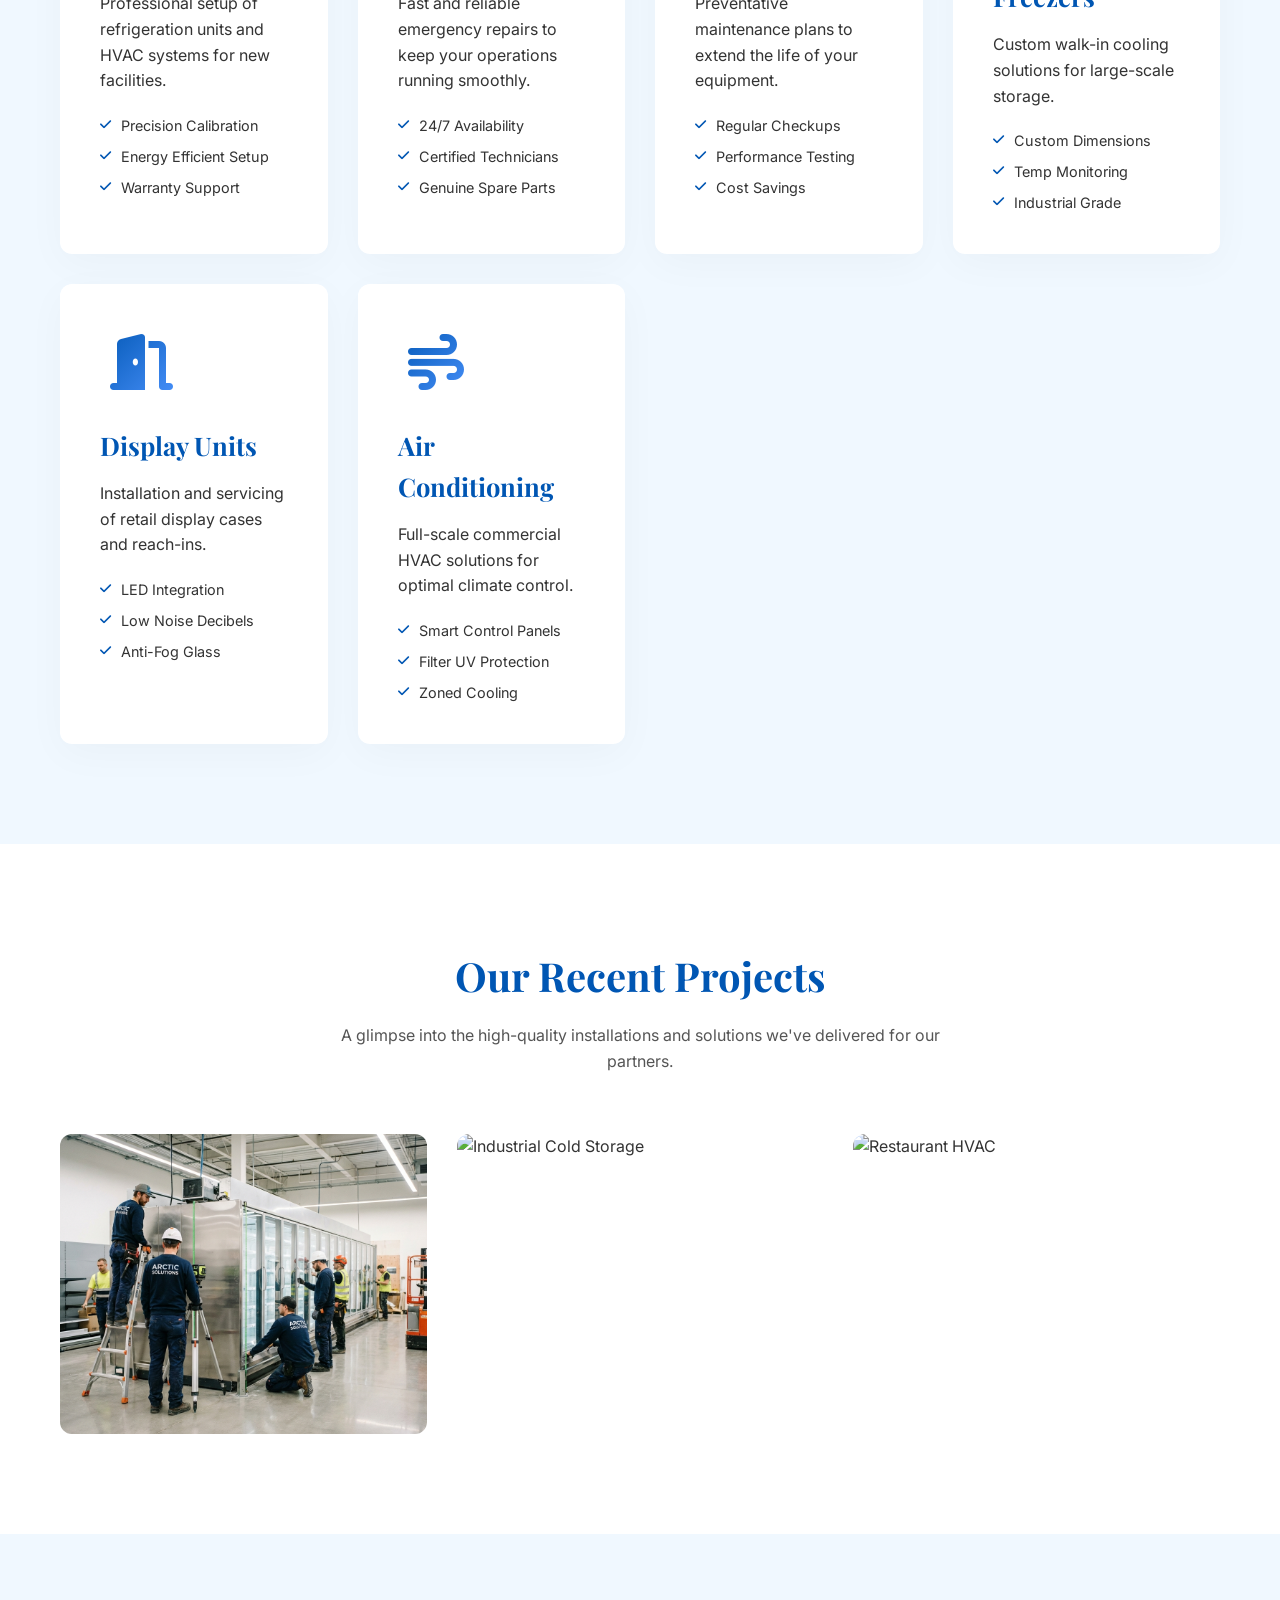
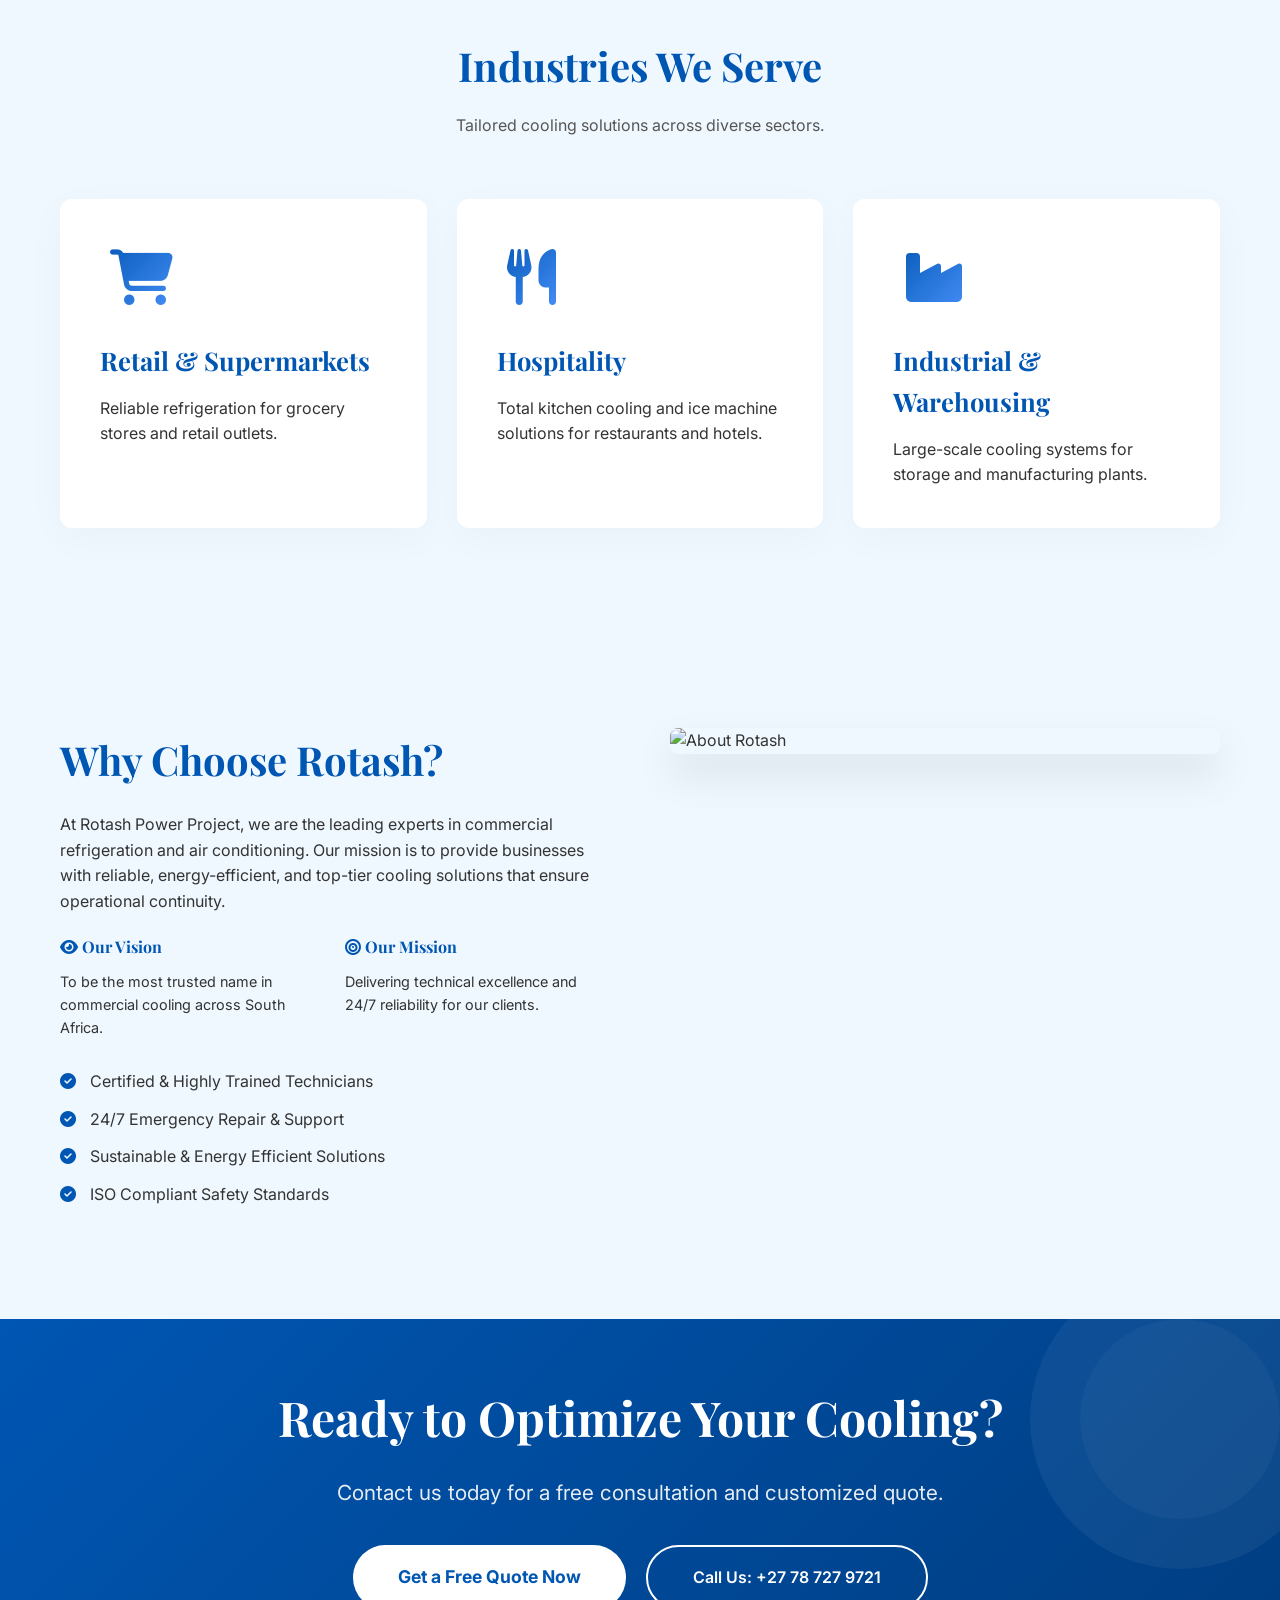
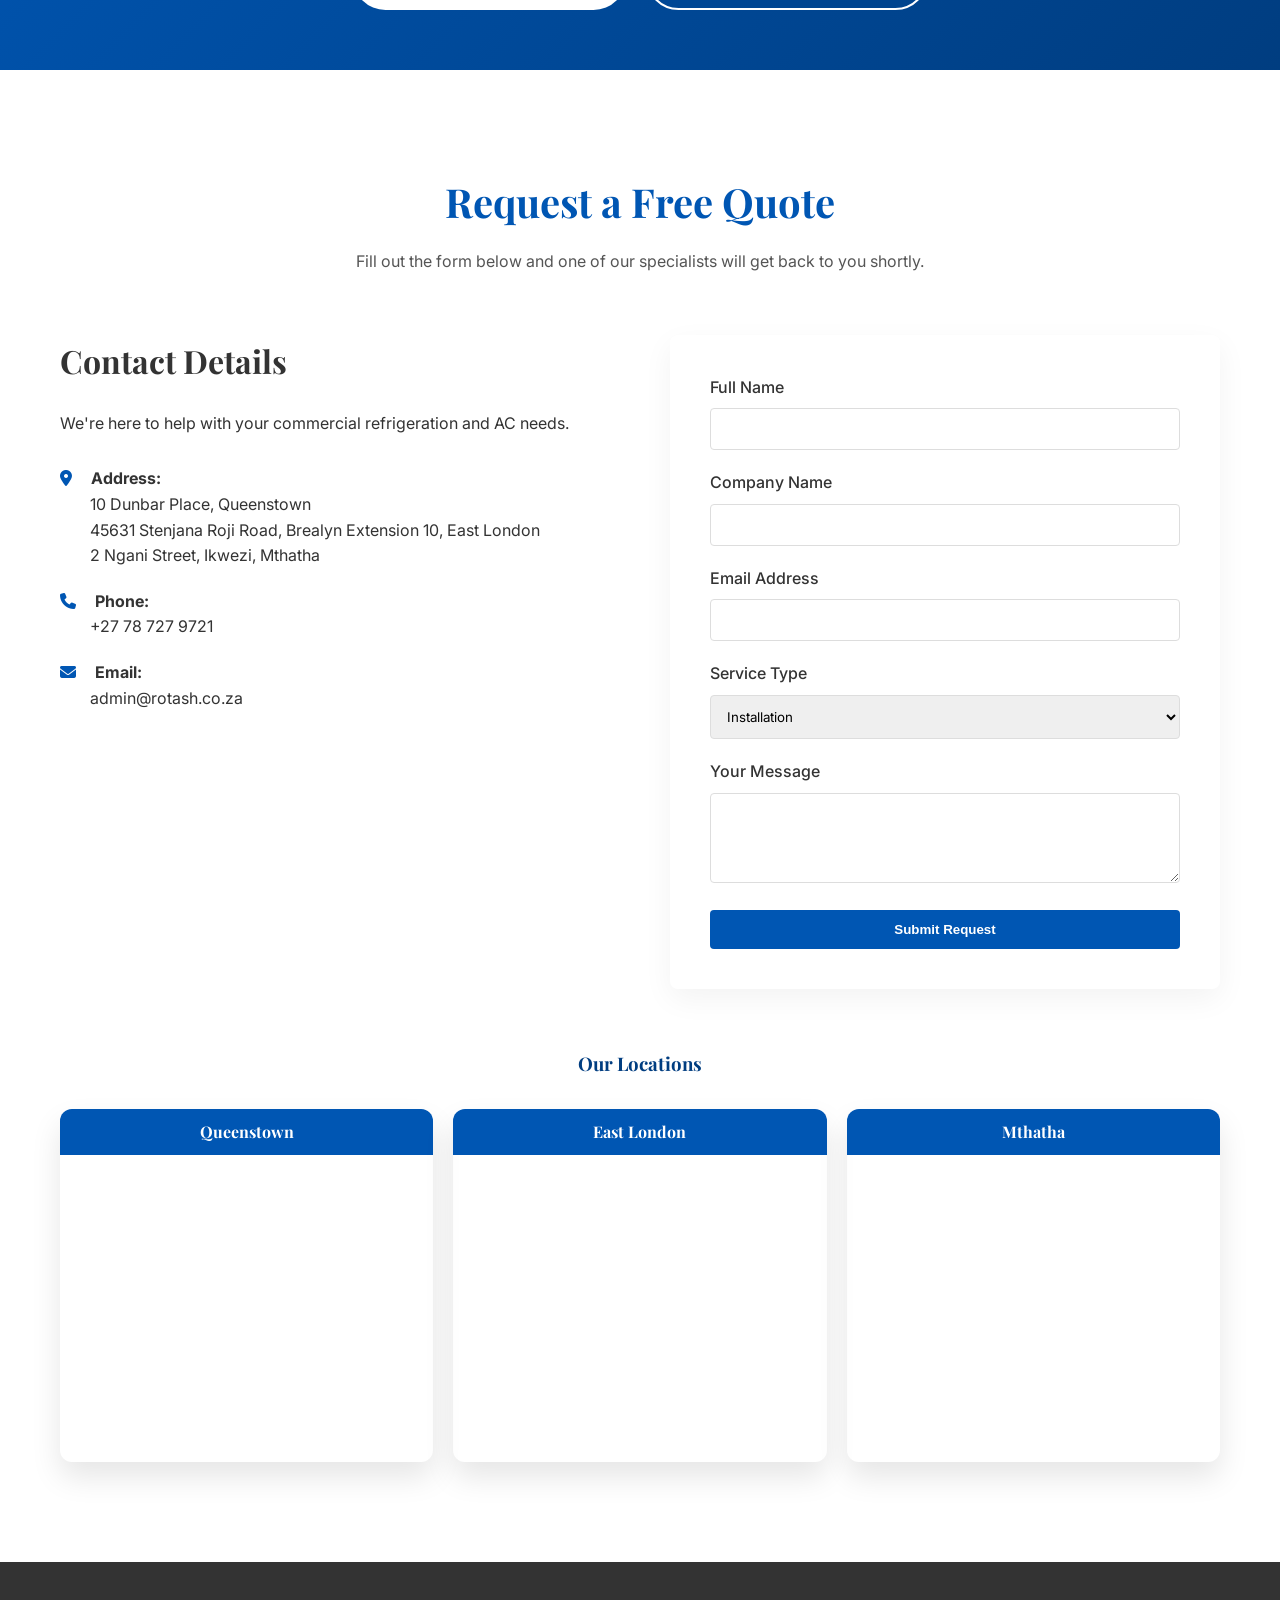
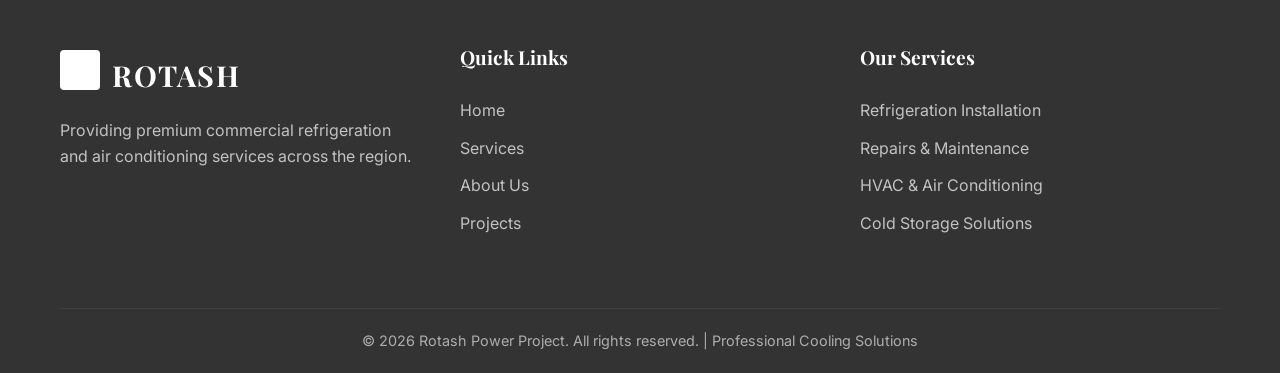
==== commit 89ca3cfd: "docs: Update company vision statement country from Zimbabwe to South Africa." ====
--- a/index.html
+++ b/index.html
@@ -7,6 +7,7 @@
     <title>Rotash Power Project | Expert Commercial Refrigeration & AC</title>
     <meta name="description"
         content="Professional commercial refrigeration and air conditioning solutions. Installation, repairs, and maintenance for retail, industrial, and hospitality industries.">
+    <link rel="icon" type="image/png" href="logo.png">
 
     <!-- Google Fonts -->
     <link rel="preconnect" href="https://fonts.googleapis.com">
@@ -244,7 +245,7 @@
                             <h4 style="color: var(--primary-blue); margin-bottom: 10px;"><i class="fas fa-eye"></i> Our
                                 Vision</h4>
                             <p style="font-size: 0.9rem;">To be the most trusted name in commercial cooling across
-                                Zimbabwe.</p>
+                                South Africa.</p>
                         </div>
                         <div>
                             <h4 style="color: var(--primary-blue); margin-bottom: 10px;"><i class="fas fa-bullseye"></i>
